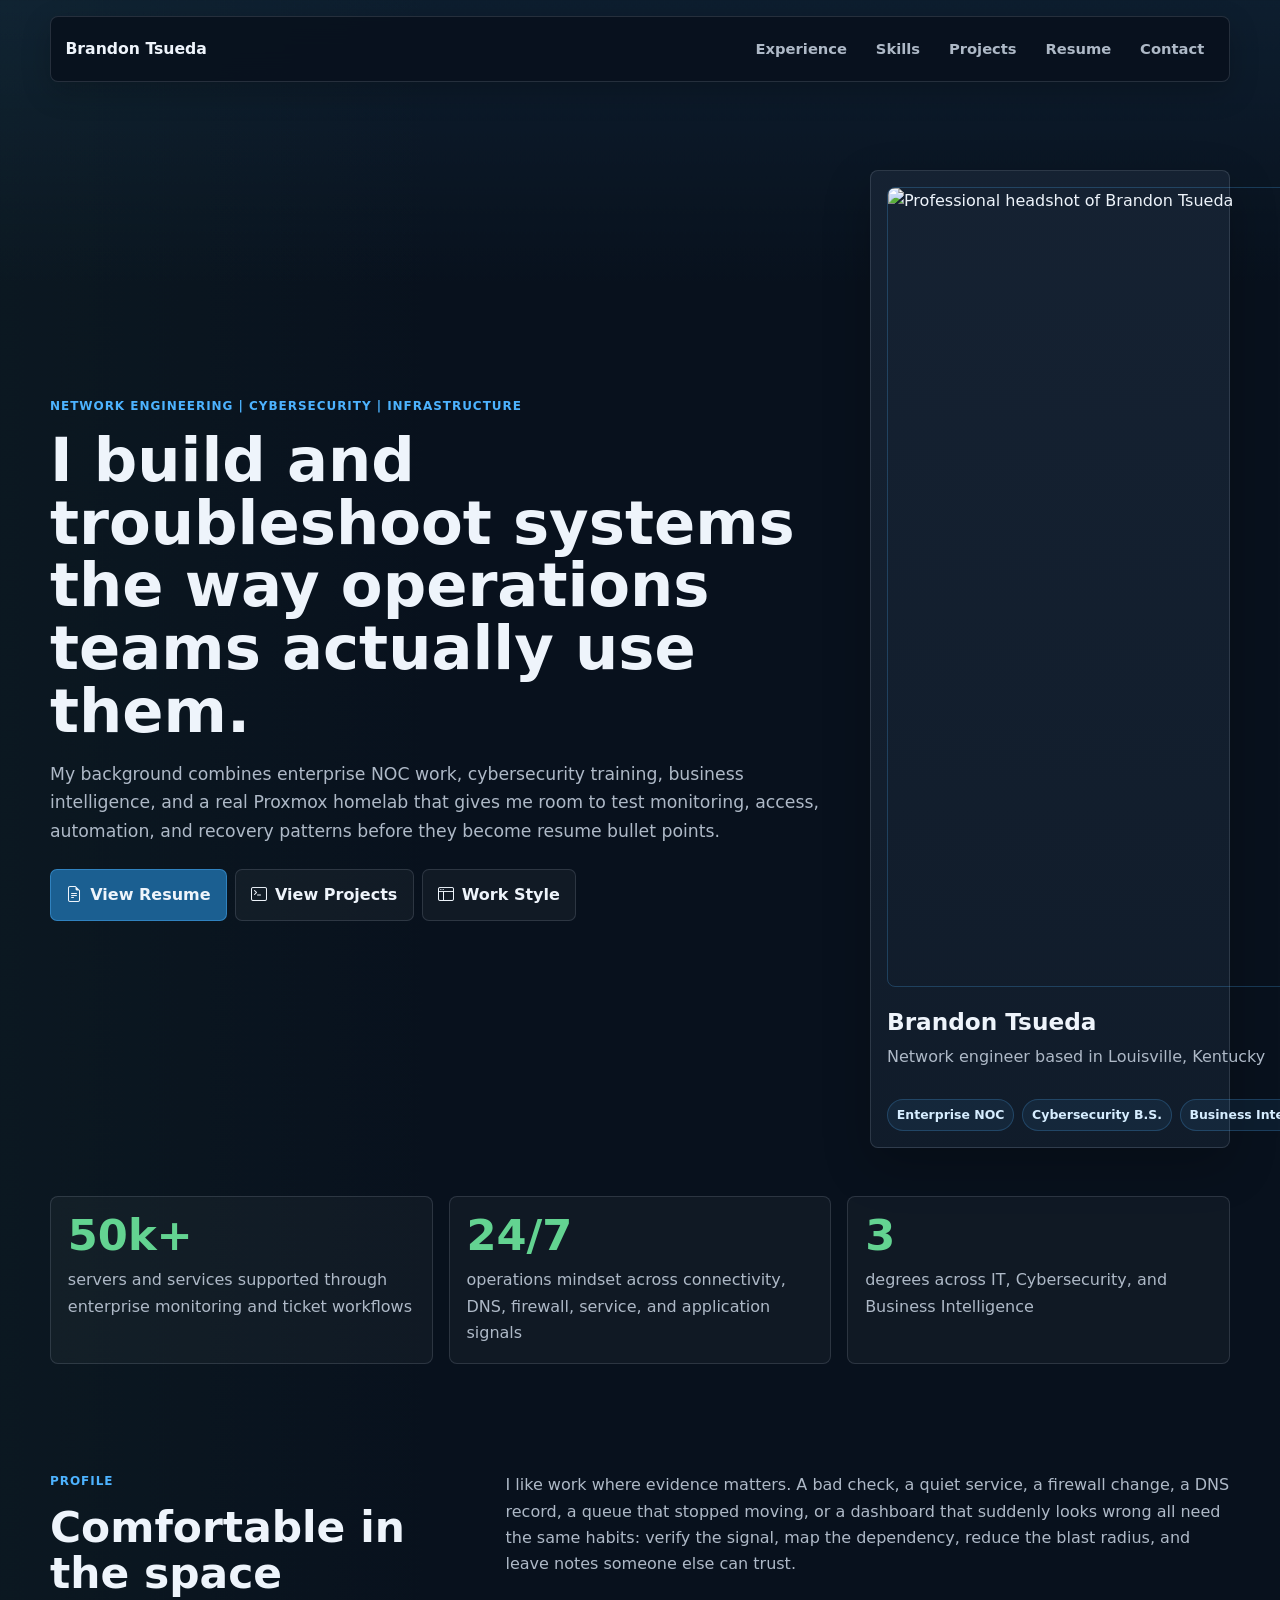
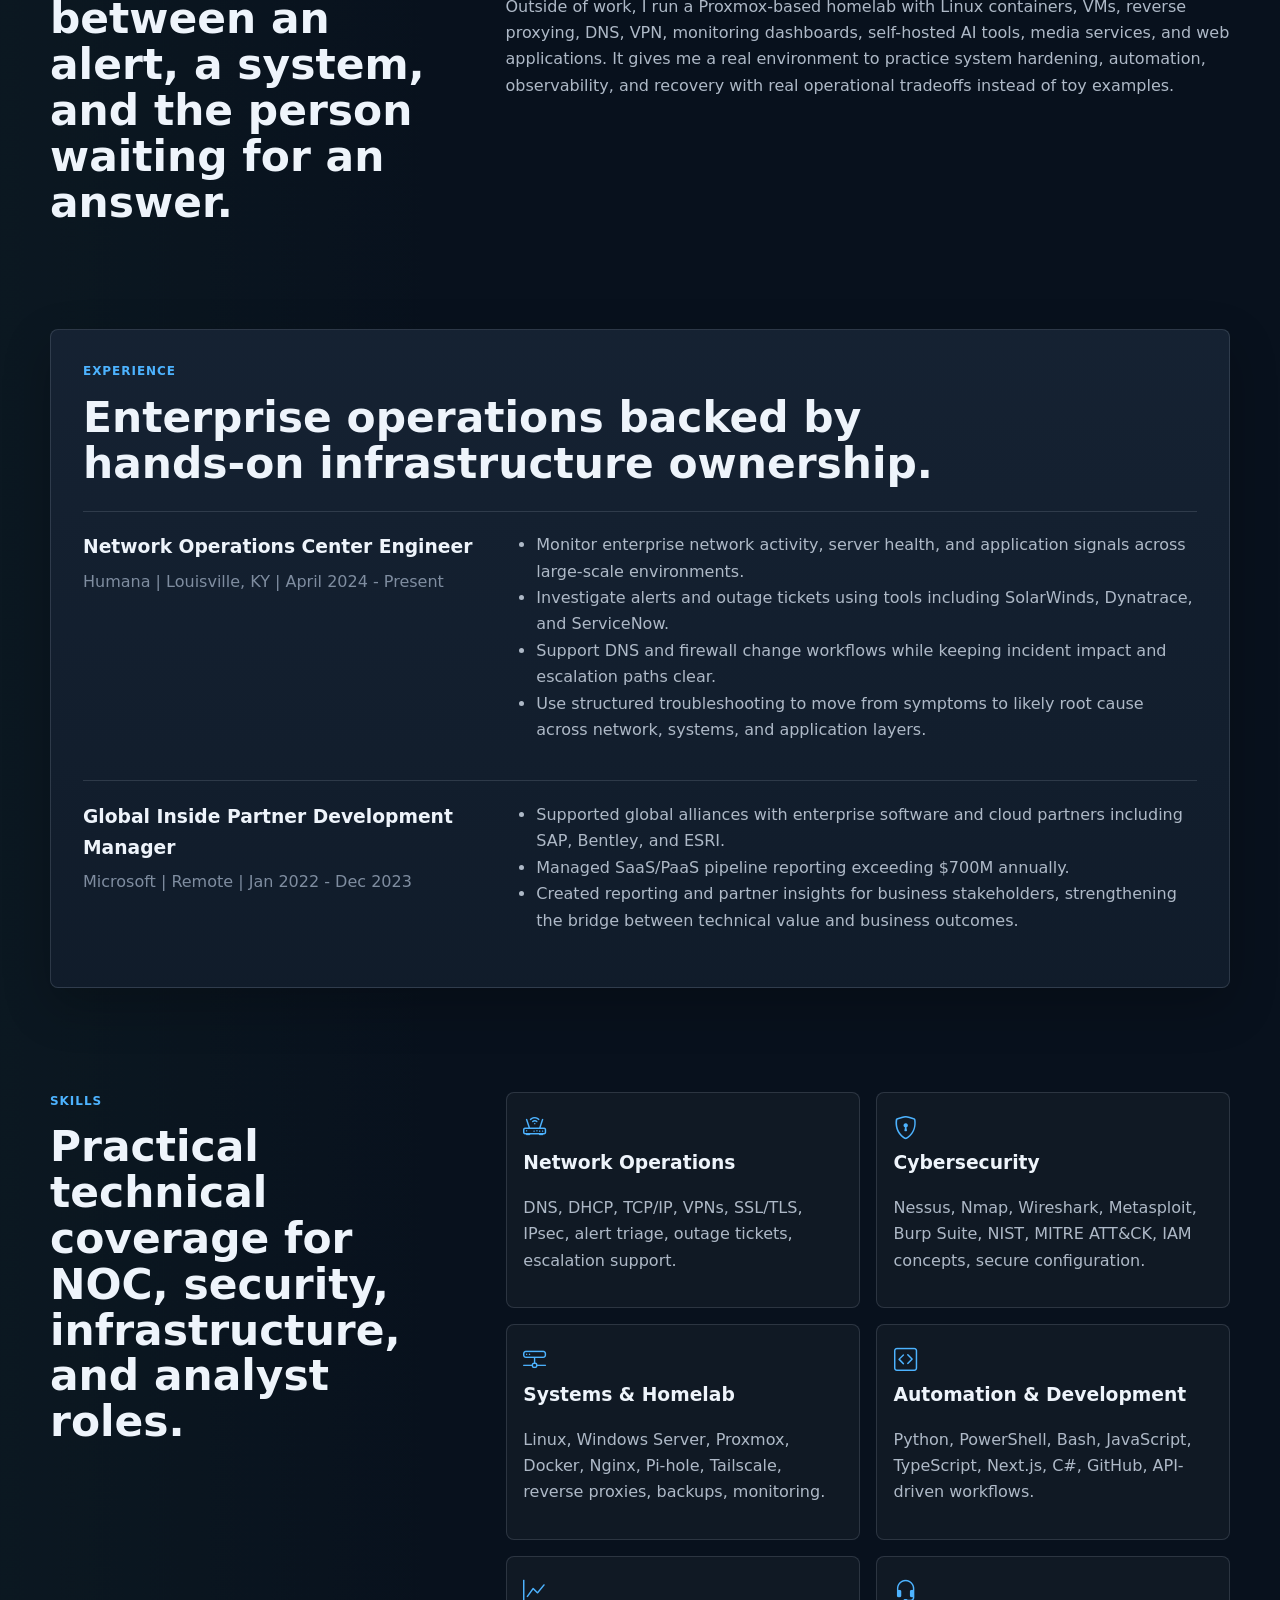
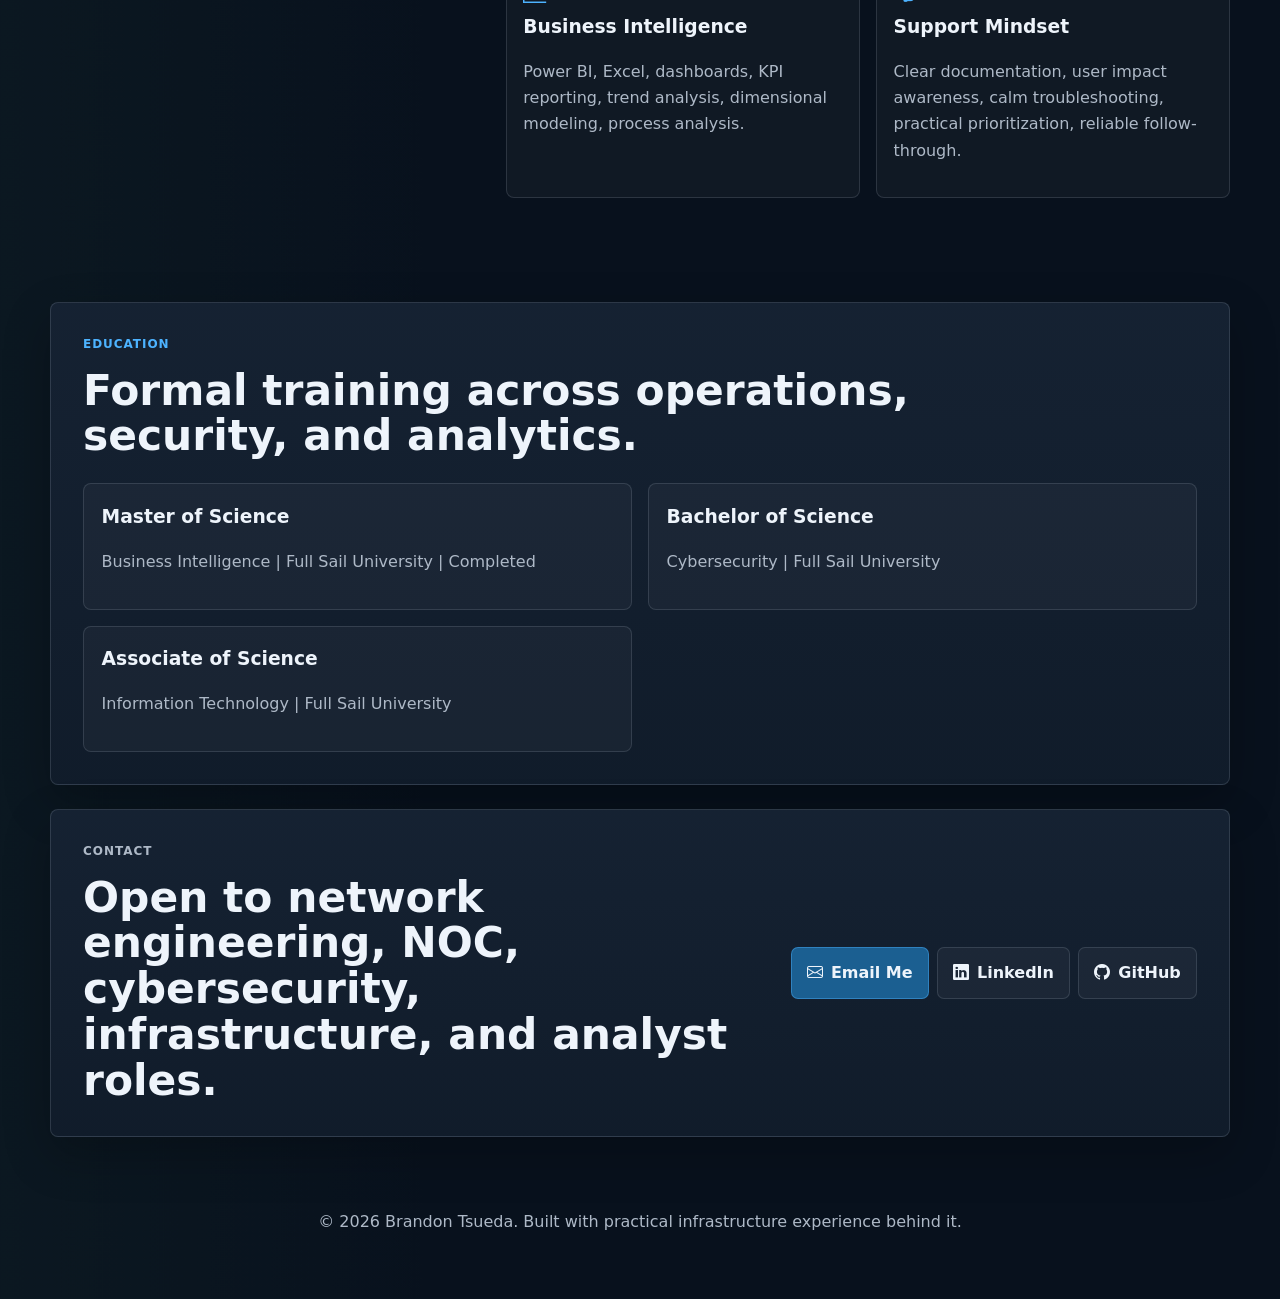
==== index.html @ acb3bbd0 "Refresh portfolio experience and current projects" ====
<!DOCTYPE html>
<html lang="en">
<head>
  <meta charset="UTF-8" />
  <meta name="viewport" content="width=device-width, initial-scale=1.0" />
  <title>Brandon Tsueda | Network Engineer & Cybersecurity Professional</title>
  <meta name="description" content="Network Operations Engineer with cybersecurity, business intelligence, automation, and homelab infrastructure experience. Based in Louisville, Kentucky." />
  <meta property="og:title" content="Brandon Tsueda | Network Engineer & Cybersecurity Professional" />
  <meta property="og:description" content="NOC engineer with cybersecurity, BI, automation, and infrastructure experience." />
  <meta property="og:url" content="https://brandontsueda.com" />
  <meta property="og:type" content="website" />
  <meta property="og:image" content="https://www.brandontsueda.com/Assets/Professional_Headshot.jpg" />
  <meta property="og:image:alt" content="Professional headshot of Brandon Tsueda" />
  <meta name="twitter:card" content="summary_large_image" />
  <link rel="canonical" href="https://www.brandontsueda.com/" />
  <link rel="icon" href="favicon.svg" type="image/svg+xml" />
  <link rel="preconnect" href="https://cdn.jsdelivr.net" />
  <link href="https://cdn.jsdelivr.net/npm/bootstrap-icons@1.10.5/font/bootstrap-icons.css" rel="stylesheet" />
  <link rel="stylesheet" href="style.css" />
</head>
<body>
  <header class="topbar">
    <a class="brand" href="index.html">Brandon Tsueda</a>
    <nav aria-label="Main navigation">
      <a href="#experience">Experience</a>
      <a href="#skills">Skills</a>
      <a href="projects.html">Projects</a>
      <a href="Brandon_Tsueda_Resume.pdf" target="_blank" rel="noopener noreferrer">Resume</a>
      <a href="#contact">Contact</a>
    </nav>
  </header>

  <main>
    <section class="hero-section">
      <div class="hero-copy">
        <p class="eyebrow">Network Engineering | Cybersecurity | Infrastructure</p>
        <h1>I build and troubleshoot systems the way operations teams actually use them.</h1>
        <p class="hero-lead">
          My background combines enterprise NOC work, cybersecurity training, business intelligence, and a real
          Proxmox homelab that gives me room to test monitoring, access, automation, and recovery patterns before
          they become resume bullet points.
        </p>
        <div class="hero-actions">
          <a class="button primary" href="Brandon_Tsueda_Resume.pdf" target="_blank" rel="noopener noreferrer">
            <i class="bi bi-file-earmark-text"></i> View Resume
          </a>
          <a class="button secondary" href="projects.html">
            <i class="bi bi-terminal"></i> View Projects
          </a>
          <button class="modal-button secondary" type="button" data-modal-target="work-style-modal">
            <i class="bi bi-window-sidebar"></i> Work Style
          </button>
        </div>
      </div>
      <aside class="hero-panel" aria-label="Professional profile snapshot">
        <img src="Assets/Professional_Headshot.jpg" alt="Professional headshot of Brandon Tsueda" class="portrait-img" width="800" height="800" decoding="async" fetchpriority="high" />
        <div>
          <h2>Brandon Tsueda</h2>
          <p>Network engineer based in Louisville, Kentucky</p>
        </div>
        <div class="quick-facts">
          <span>Enterprise NOC</span>
          <span>Cybersecurity B.S.</span>
          <span>Business Intelligence M.S.</span>
          <span>Proxmox Homelab</span>
        </div>
      </aside>
    </section>

    <section class="metrics-strip" aria-label="Career highlights">
      <div>
        <strong>50k+</strong>
        <span>servers and services supported through enterprise monitoring and ticket workflows</span>
      </div>
      <div>
        <strong>24/7</strong>
        <span>operations mindset across connectivity, DNS, firewall, service, and application signals</span>
      </div>
      <div>
        <strong>3</strong>
        <span>degrees across IT, Cybersecurity, and Business Intelligence</span>
      </div>
    </section>

    <section id="about" class="section-grid">
      <div>
        <p class="eyebrow">Profile</p>
        <h2>Comfortable in the space between an alert, a system, and the person waiting for an answer.</h2>
      </div>
      <div class="content-block">
        <p>
          I like work where evidence matters. A bad check, a quiet service, a firewall change, a DNS record, a queue
          that stopped moving, or a dashboard that suddenly looks wrong all need the same habits: verify the signal,
          map the dependency, reduce the blast radius, and leave notes someone else can trust.
        </p>
        <p>
          Outside of work, I run a Proxmox-based homelab with Linux containers, VMs, reverse proxying, DNS, VPN,
          monitoring dashboards, self-hosted AI tools, media services, and web applications. It gives me a real
          environment to practice system hardening, automation, observability, and recovery with real operational
          tradeoffs instead of toy examples.
        </p>
      </div>
    </section>

    <section id="experience" class="content-card">
      <div class="section-heading">
        <p class="eyebrow">Experience</p>
        <h2>Enterprise operations backed by hands-on infrastructure ownership.</h2>
      </div>

      <div class="timeline">
        <article class="timeline-item">
          <div>
            <h3>Network Operations Center Engineer</h3>
            <p>Humana | Louisville, KY | April 2024 - Present</p>
          </div>
          <ul>
            <li>Monitor enterprise network activity, server health, and application signals across large-scale environments.</li>
            <li>Investigate alerts and outage tickets using tools including SolarWinds, Dynatrace, and ServiceNow.</li>
            <li>Support DNS and firewall change workflows while keeping incident impact and escalation paths clear.</li>
            <li>Use structured troubleshooting to move from symptoms to likely root cause across network, systems, and application layers.</li>
          </ul>
        </article>

        <article class="timeline-item">
          <div>
            <h3>Global Inside Partner Development Manager</h3>
            <p>Microsoft | Remote | Jan 2022 - Dec 2023</p>
          </div>
          <ul>
            <li>Supported global alliances with enterprise software and cloud partners including SAP, Bentley, and ESRI.</li>
            <li>Managed SaaS/PaaS pipeline reporting exceeding $700M annually.</li>
            <li>Created reporting and partner insights for business stakeholders, strengthening the bridge between technical value and business outcomes.</li>
          </ul>
        </article>
      </div>
    </section>

    <section id="skills" class="section-grid">
      <div>
        <p class="eyebrow">Skills</p>
        <h2>Practical technical coverage for NOC, security, infrastructure, and analyst roles.</h2>
      </div>
      <div class="skill-grid">
        <div class="skill-card">
          <i class="bi bi-router"></i>
          <h3>Network Operations</h3>
          <p>DNS, DHCP, TCP/IP, VPNs, SSL/TLS, IPsec, alert triage, outage tickets, escalation support.</p>
        </div>
        <div class="skill-card">
          <i class="bi bi-shield-lock"></i>
          <h3>Cybersecurity</h3>
          <p>Nessus, Nmap, Wireshark, Metasploit, Burp Suite, NIST, MITRE ATT&CK, IAM concepts, secure configuration.</p>
        </div>
        <div class="skill-card">
          <i class="bi bi-hdd-network"></i>
          <h3>Systems & Homelab</h3>
          <p>Linux, Windows Server, Proxmox, Docker, Nginx, Pi-hole, Tailscale, reverse proxies, backups, monitoring.</p>
        </div>
        <div class="skill-card">
          <i class="bi bi-code-square"></i>
          <h3>Automation & Development</h3>
          <p>Python, PowerShell, Bash, JavaScript, TypeScript, Next.js, C#, GitHub, API-driven workflows.</p>
        </div>
        <div class="skill-card">
          <i class="bi bi-graph-up"></i>
          <h3>Business Intelligence</h3>
          <p>Power BI, Excel, dashboards, KPI reporting, trend analysis, dimensional modeling, process analysis.</p>
        </div>
        <div class="skill-card">
          <i class="bi bi-headset"></i>
          <h3>Support Mindset</h3>
          <p>Clear documentation, user impact awareness, calm troubleshooting, practical prioritization, reliable follow-through.</p>
        </div>
      </div>
    </section>

    <section id="education" class="content-card">
      <div class="section-heading">
        <p class="eyebrow">Education</p>
        <h2>Formal training across operations, security, and analytics.</h2>
      </div>
      <div class="credential-grid">
        <div>
          <h3>Master of Science</h3>
          <p>Business Intelligence | Full Sail University | Completed</p>
        </div>
        <div>
          <h3>Bachelor of Science</h3>
          <p>Cybersecurity | Full Sail University</p>
        </div>
        <div>
          <h3>Associate of Science</h3>
          <p>Information Technology | Full Sail University</p>
        </div>
      </div>
    </section>

    <section id="contact" class="contact-section">
      <div>
        <p class="eyebrow">Contact</p>
        <h2>Open to network engineering, NOC, cybersecurity, infrastructure, and analyst roles.</h2>
      </div>
      <div class="contact-actions">
        <a class="button primary" href="mailto:brandon.tsueda@live.com"><i class="bi bi-envelope"></i> Email Me</a>
        <a class="button secondary" href="https://www.linkedin.com/in/brandontsueda/" target="_blank" rel="noopener noreferrer"><i class="bi bi-linkedin"></i> LinkedIn</a>
        <a class="button secondary" href="https://github.com/BrandonTsueda" target="_blank" rel="noopener noreferrer"><i class="bi bi-github"></i> GitHub</a>
      </div>
    </section>
  </main>

  <footer class="site-footer">
    <p>&copy; 2026 Brandon Tsueda. Built with practical infrastructure experience behind it.</p>
  </footer>

  <dialog class="detail-modal" id="work-style-modal" aria-labelledby="work-style-title">
    <div class="modal-shell">
      <div class="modal-header">
        <div>
          <p class="eyebrow">How I Work</p>
          <h2 id="work-style-title">Calm triage, clean notes, and practical automation.</h2>
        </div>
        <button class="modal-close" type="button" aria-label="Close dialog"><i class="bi bi-x-lg"></i></button>
      </div>
      <div class="modal-body">
        <div class="modal-grid">
          <div class="modal-note">
            <h3>When something breaks</h3>
            <p>I start with the real signal, verify the target, check dependencies, and separate what changed from what merely looks suspicious.</p>
          </div>
          <div class="modal-note">
            <h3>When something repeats</h3>
            <p>I turn the pattern into a checklist, script, dashboard, or documented workflow so the next response is faster and less fragile.</p>
          </div>
          <div class="modal-note">
            <h3>When risk is involved</h3>
            <p>I keep access, logging, change impact, and rollback paths visible. Good operations work should make security easier to audit.</p>
          </div>
          <div class="modal-note">
            <h3>When I communicate</h3>
            <p>I write for the next engineer, the stakeholder, and my future self: what happened, what I checked, what changed, and what remains.</p>
          </div>
        </div>
      </div>
    </div>
  </dialog>

  <script src="site.js"></script>
  <script type="application/ld+json">
    {
      "@context": "https://schema.org",
      "@type": "Person",
      "name": "Brandon Tsueda",
      "url": "https://www.brandontsueda.com/",
      "image": "https://www.brandontsueda.com/Assets/Professional_Headshot.jpg",
      "jobTitle": "Network Operations Center Engineer",
      "address": {
        "@type": "PostalAddress",
        "addressLocality": "Louisville",
        "addressRegion": "KY",
        "addressCountry": "US"
      },
      "alumniOf": {
        "@type": "CollegeOrUniversity",
        "name": "Full Sail University"
      },
      "sameAs": [
        "https://www.linkedin.com/in/brandontsueda/",
        "https://github.com/BrandonTsueda"
      ]
    }
  </script>
</body>
</html>
---- style.css ----
:root {
  color-scheme: dark;
  --bg: #08111d;
  --bg-soft: #0d1724;
  --surface: #111d2b;
  --surface-2: #162333;
  --text: #eef4fb;
  --muted: #aeb9c7;
  --subtle: #7f8da0;
  --line: rgba(174, 185, 199, 0.18);
  --accent: #4db3ff;
  --accent-strong: #2f9ce8;
  --accent-soft: rgba(77, 179, 255, 0.12);
  --success: #63d391;
  --warning: #e4b65a;
  --danger: #ff7b72;
  --shadow: 0 18px 48px rgba(0, 0, 0, 0.24);
  --radius: 8px;
}

* {
  box-sizing: border-box;
}

html {
  scroll-behavior: smooth;
}

body {
  margin: 0;
  font-family: Inter, ui-sans-serif, system-ui, -apple-system, BlinkMacSystemFont, "Segoe UI", sans-serif;
  background:
    linear-gradient(180deg, rgba(77, 179, 255, 0.08), transparent 18rem),
    linear-gradient(90deg, rgba(99, 211, 145, 0.035), transparent 28rem),
    var(--bg);
  color: var(--text);
  line-height: 1.65;
}

a {
  color: inherit;
}

button {
  font: inherit;
}

.topbar {
  position: sticky;
  top: 0;
  z-index: 20;
  display: flex;
  align-items: center;
  justify-content: space-between;
  gap: 1.25rem;
  width: min(1180px, calc(100% - 2rem));
  margin: 1rem auto 0;
  padding: 0.78rem 0.9rem;
  border: 1px solid var(--line);
  border-radius: var(--radius);
  background: rgba(8, 17, 29, 0.9);
  backdrop-filter: blur(18px);
  box-shadow: 0 10px 30px rgba(0, 0, 0, 0.2);
}

.brand {
  color: var(--text);
  font-size: 0.98rem;
  font-weight: 850;
  text-decoration: none;
  white-space: nowrap;
}

.topbar nav,
.site-nav-links,
.hero-actions,
.contact-actions,
.quick-facts,
.tech-badges,
.modal-actions,
.page-actions,
.inline-actions {
  display: flex;
  flex-wrap: wrap;
  gap: 0.5rem;
}

.topbar nav {
  align-items: center;
  justify-content: flex-end;
}

.topbar nav a,
.site-nav a {
  color: var(--muted);
  font-size: 0.92rem;
  font-weight: 750;
  text-decoration: none;
  padding: 0.45rem 0.65rem;
  border-radius: 6px;
}

.topbar nav a:hover,
.topbar nav a.active,
.site-nav a:hover,
.site-nav a.active {
  color: var(--text);
  background: var(--accent-soft);
}

main,
.page-shell,
.site-footer {
  width: min(1180px, calc(100% - 2rem));
  margin-left: auto;
  margin-right: auto;
}

.hero-section {
  display: grid;
  grid-template-columns: minmax(0, 1fr) 360px;
  gap: 1.5rem;
  align-items: center;
  padding: clamp(3rem, 8vw, 5.5rem) 0 2rem;
}

.hero-copy {
  max-width: 790px;
}

.eyebrow {
  margin: 0 0 0.8rem;
  color: var(--accent);
  font-size: 0.75rem;
  font-weight: 850;
  letter-spacing: 0.08em;
  text-transform: uppercase;
}

.hero-copy h1,
.page-hero h1 {
  margin: 0;
  max-width: 960px;
  font-size: clamp(2.2rem, 5vw, 3.8rem);
  line-height: 1.03;
  letter-spacing: 0;
}

.hero-lead,
.page-hero p,
.content-block p,
.timeline li,
.skill-card p,
.project-card p,
.credential-grid p,
.contact-section p,
.detail-copy p,
.detail-copy li,
.modal-body p,
.modal-body li {
  color: var(--muted);
}

.hero-lead,
.page-hero p {
  max-width: 820px;
  margin: 1.1rem 0 0;
  font-size: 1.08rem;
}

.hero-actions,
.contact-actions,
.page-actions {
  margin-top: 1.5rem;
}

.button,
.modal-button,
.btn {
  display: inline-flex;
  align-items: center;
  justify-content: center;
  gap: 0.5rem;
  min-height: 2.75rem;
  padding: 0.72rem 0.95rem;
  border: 1px solid var(--line);
  border-radius: 7px;
  color: var(--text);
  background: rgba(255, 255, 255, 0.04);
  text-decoration: none;
  font-weight: 800;
  cursor: pointer;
  transition: transform 160ms ease, border-color 160ms ease, background 160ms ease;
}

.button.primary,
.modal-button.primary,
.btn-info {
  border-color: rgba(77, 179, 255, 0.42);
  background: #1b5f91;
}

.button.secondary,
.modal-button.secondary,
.btn-outline-info {
  color: var(--text);
  background: rgba(255, 255, 255, 0.04);
}

.button:hover,
.modal-button:hover,
.text-link:hover,
.btn:hover {
  transform: translateY(-1px);
}

.hero-panel,
.content-card,
.project-card,
.contact-section,
.page-hero,
.metric-card,
.skill-card,
.credential-grid div,
.detail-panel,
.project-meta-panel {
  border: 1px solid var(--line);
  border-radius: var(--radius);
  background: linear-gradient(180deg, rgba(22, 35, 51, 0.96), rgba(17, 29, 43, 0.96));
  box-shadow: var(--shadow);
}

.hero-panel {
  display: grid;
  gap: 1rem;
  padding: 1rem;
}

.portrait-img {
  width: 100%;
  aspect-ratio: 1;
  object-fit: cover;
  border-radius: var(--radius);
  border: 1px solid rgba(77, 179, 255, 0.24);
}

.hero-panel h2 {
  margin: 0;
  font-size: 1.45rem;
}

.hero-panel p {
  margin: 0.2rem 0 0;
  color: var(--muted);
}

.quick-facts,
.tech-badges {
  margin-top: 0.8rem;
}

.quick-facts span,
.tech-badges span,
.tech-badge {
  display: inline-flex;
  align-items: center;
  min-height: 1.65rem;
  padding: 0.28rem 0.55rem;
  border: 1px solid rgba(77, 179, 255, 0.22);
  border-radius: 999px;
  color: #d6edff;
  background: rgba(77, 179, 255, 0.08);
  font-size: 0.78rem;
  font-weight: 800;
}

.metrics-strip {
  display: grid;
  grid-template-columns: repeat(3, minmax(0, 1fr));
  gap: 1rem;
  margin: 1rem 0 1.75rem;
}

.metric-card,
.metrics-strip div {
  min-height: 8rem;
  padding: 1.05rem;
  border: 1px solid var(--line);
  border-radius: var(--radius);
  background: rgba(255, 255, 255, 0.035);
}

.metric-card strong,
.metrics-strip strong {
  display: block;
  color: var(--success);
  font-size: clamp(1.75rem, 4vw, 2.7rem);
  line-height: 1;
}

.metric-card span,
.metrics-strip span {
  display: block;
  margin-top: 0.65rem;
  color: var(--muted);
}

.section-grid {
  display: grid;
  grid-template-columns: 0.36fr minmax(0, 0.64fr);
  gap: clamp(1.5rem, 4vw, 3rem);
  align-items: start;
  padding: clamp(3rem, 7vw, 5rem) 0;
}

.section-grid h2,
.section-heading h2,
.contact-section h2,
.detail-copy h2 {
  margin: 0;
  font-size: clamp(1.75rem, 3.5vw, 2.65rem);
  line-height: 1.08;
}

.content-block {
  max-width: 820px;
}

.content-block p:first-child {
  margin-top: 0;
}

.content-card,
.contact-section,
.page-hero {
  padding: clamp(1.15rem, 3vw, 2rem);
  margin: 1.5rem 0;
}

.section-heading {
  max-width: 850px;
  margin-bottom: 1.5rem;
}

.timeline {
  display: grid;
  gap: 1rem;
}

.timeline-item {
  display: grid;
  grid-template-columns: 0.38fr 0.62fr;
  gap: 1.25rem;
  padding: 1.3rem 0;
  border-top: 1px solid var(--line);
}

.timeline-item h3,
.skill-card h3,
.project-card h2,
.credential-grid h3,
.detail-panel h3 {
  margin: 0 0 0.35rem;
}

.timeline-item p {
  margin: 0;
  color: var(--subtle);
}

.timeline-item ul {
  margin: 0;
  padding-left: 1.1rem;
}

.skill-grid,
.credential-grid {
  display: grid;
  grid-template-columns: repeat(2, minmax(0, 1fr));
  gap: 1rem;
}

.skill-card {
  min-height: 12rem;
  padding: 1.05rem;
  background: rgba(255, 255, 255, 0.035);
  box-shadow: none;
}

.skill-card i,
.project-icon {
  color: var(--accent);
  font-size: 1.45rem;
}

.credential-grid div {
  padding: 1.1rem;
  background: rgba(255, 255, 255, 0.035);
  box-shadow: none;
}

.contact-section {
  display: grid;
  grid-template-columns: minmax(0, 1fr) auto;
  gap: 1.5rem;
  align-items: center;
}

.contact-actions {
  justify-content: flex-end;
  margin-top: 0;
}

.page-hero {
  margin-top: 2rem;
}

.project-grid {
  display: grid;
  grid-template-columns: repeat(3, minmax(0, 1fr));
  gap: 1rem;
  margin: 1.5rem 0 3rem;
}

.project-card {
  display: flex;
  min-height: 21rem;
  padding: 1.15rem;
  flex-direction: column;
}

.project-card.featured {
  border-color: rgba(77, 179, 255, 0.34);
}

.project-card p {
  margin-bottom: 0;
}

.project-card .inline-actions {
  margin-top: auto;
  padding-top: 1rem;
}

.text-link {
  display: inline-flex;
  align-items: center;
  gap: 0.35rem;
  margin-top: 1rem;
  color: var(--accent);
  font-weight: 800;
  text-decoration: none;
}

.site-footer {
  padding: 2rem 0 3rem;
  color: var(--muted);
  text-align: center;
}

.site-header {
  padding: 2rem 0 1rem;
  text-align: center;
}

.site-nav {
  margin: 0 0 1.5rem;
  padding: 0.85rem;
  border: 1px solid var(--line);
  border-radius: var(--radius);
  background: rgba(255, 255, 255, 0.035);
}

.site-nav-links {
  justify-content: center;
}

.detail-layout {
  display: grid;
  grid-template-columns: minmax(0, 0.68fr) minmax(260px, 0.32fr);
  gap: 1rem;
  margin: 1.5rem 0 3rem;
}

.detail-copy,
.detail-panel,
.project-meta-panel {
  padding: clamp(1.15rem, 3vw, 2rem);
}

.detail-copy ul,
.modal-body ul {
  padding-left: 1.1rem;
}

.detail-panel {
  align-self: start;
}

.stat-list,
.detail-list {
  display: grid;
  gap: 0.85rem;
  margin: 1rem 0 0;
  padding: 0;
  list-style: none;
}

.stat-list li,
.detail-list li {
  padding-top: 0.85rem;
  border-top: 1px solid var(--line);
}

.stat-list strong,
.detail-list strong {
  display: block;
  color: var(--text);
}

.detail-list span {
  color: var(--muted);
}

.detail-modal {
  width: min(760px, calc(100% - 2rem));
  max-height: min(760px, calc(100vh - 2rem));
  padding: 0;
  border: 1px solid rgba(77, 179, 255, 0.28);
  border-radius: var(--radius);
  color: var(--text);
  background: var(--surface);
  box-shadow: 0 28px 90px rgba(0, 0, 0, 0.48);
}

.detail-modal::backdrop {
  background: rgba(3, 8, 15, 0.72);
  backdrop-filter: blur(4px);
}

.modal-shell {
  display: grid;
  max-height: inherit;
  grid-template-rows: auto minmax(0, 1fr);
}

.modal-header {
  display: flex;
  align-items: flex-start;
  justify-content: space-between;
  gap: 1rem;
  padding: 1.25rem 1.25rem 1rem;
  border-bottom: 1px solid var(--line);
  background: rgba(255, 255, 255, 0.03);
}

.modal-header h2 {
  margin: 0.2rem 0 0;
  font-size: clamp(1.5rem, 4vw, 2.15rem);
  line-height: 1.1;
}

.modal-close {
  display: inline-grid;
  width: 2.3rem;
  height: 2.3rem;
  place-items: center;
  border: 1px solid var(--line);
  border-radius: 7px;
  color: var(--text);
  background: rgba(255, 255, 255, 0.05);
  cursor: pointer;
}

.modal-body {
  overflow: auto;
  padding: 1.25rem;
}

.modal-grid {
  display: grid;
  grid-template-columns: repeat(2, minmax(0, 1fr));
  gap: 1rem;
}

.modal-note {
  padding: 1rem;
  border: 1px solid var(--line);
  border-radius: var(--radius);
  background: rgba(255, 255, 255, 0.035);
}

.modal-actions {
  margin-top: 1.25rem;
}

.architecture-flow {
  display: grid;
  grid-template-columns: minmax(0, 1fr) auto minmax(0, 1fr) auto minmax(0, 1fr);
  gap: 0.55rem;
  align-items: center;
  margin: 1rem 0 1.2rem;
}

.architecture-flow span {
  min-height: 4rem;
  display: grid;
  place-items: center;
  padding: 0.75rem;
  border: 1px solid rgba(77, 179, 255, 0.3);
  border-radius: var(--radius);
  color: #d6edff;
  background: var(--accent-soft);
  text-align: center;
  font-size: 0.84rem;
  font-weight: 800;
}

.architecture-flow i {
  color: var(--success);
}

.psa-container {
  margin-top: 1rem;
}

.psa-container input {
  width: 100%;
  padding: 0.78rem;
  border: 1px solid var(--line);
  border-radius: 6px;
  color: var(--text);
  background: rgba(0, 0, 0, 0.22);
}

#strength-bar {
  width: 100%;
  height: 0.8rem;
  margin-top: 0.75rem;
  border-radius: 999px;
  background: #334155;
}

#strength-bar[data-score="1"] { background: #ef4444; }
#strength-bar[data-score="2"] { background: #f97316; }
#strength-bar[data-score="3"] { background: #f59e0b; }
#strength-bar[data-score="4"] { background: #22c55e; }
#strength-bar[data-score="5"] { background: #14b8a6; }

#feedback {
  min-height: 2rem;
  color: var(--muted);
}

@media (max-width: 980px) {
  .hero-section,
  .section-grid,
  .timeline-item,
  .contact-section,
  .detail-layout {
    grid-template-columns: 1fr;
  }

  .hero-section {
    padding-top: 2.5rem;
  }

  .hero-panel {
    width: min(520px, 100%);
    margin: 0 auto;
  }

  .metrics-strip,
  .project-grid {
    grid-template-columns: 1fr;
  }

  .contact-actions {
    justify-content: flex-start;
  }
}

@media (max-width: 720px) {
  .topbar {
    position: static;
    align-items: center;
    flex-direction: column;
  }

  .topbar nav,
  .hero-actions,
  .contact-actions,
  .page-actions {
    justify-content: center;
  }

  .hero-copy,
  .page-hero {
    text-align: center;
  }

  .hero-copy h1,
  .page-hero h1 {
    font-size: clamp(2.05rem, 11vw, 3.25rem);
  }

  .hero-lead,
  .page-hero p {
    font-size: 1rem;
  }

  .skill-grid,
  .credential-grid,
  .modal-grid {
    grid-template-columns: 1fr;
  }

  .architecture-flow {
    grid-template-columns: 1fr;
  }

  .architecture-flow i {
    transform: rotate(90deg);
    justify-self: center;
  }
}
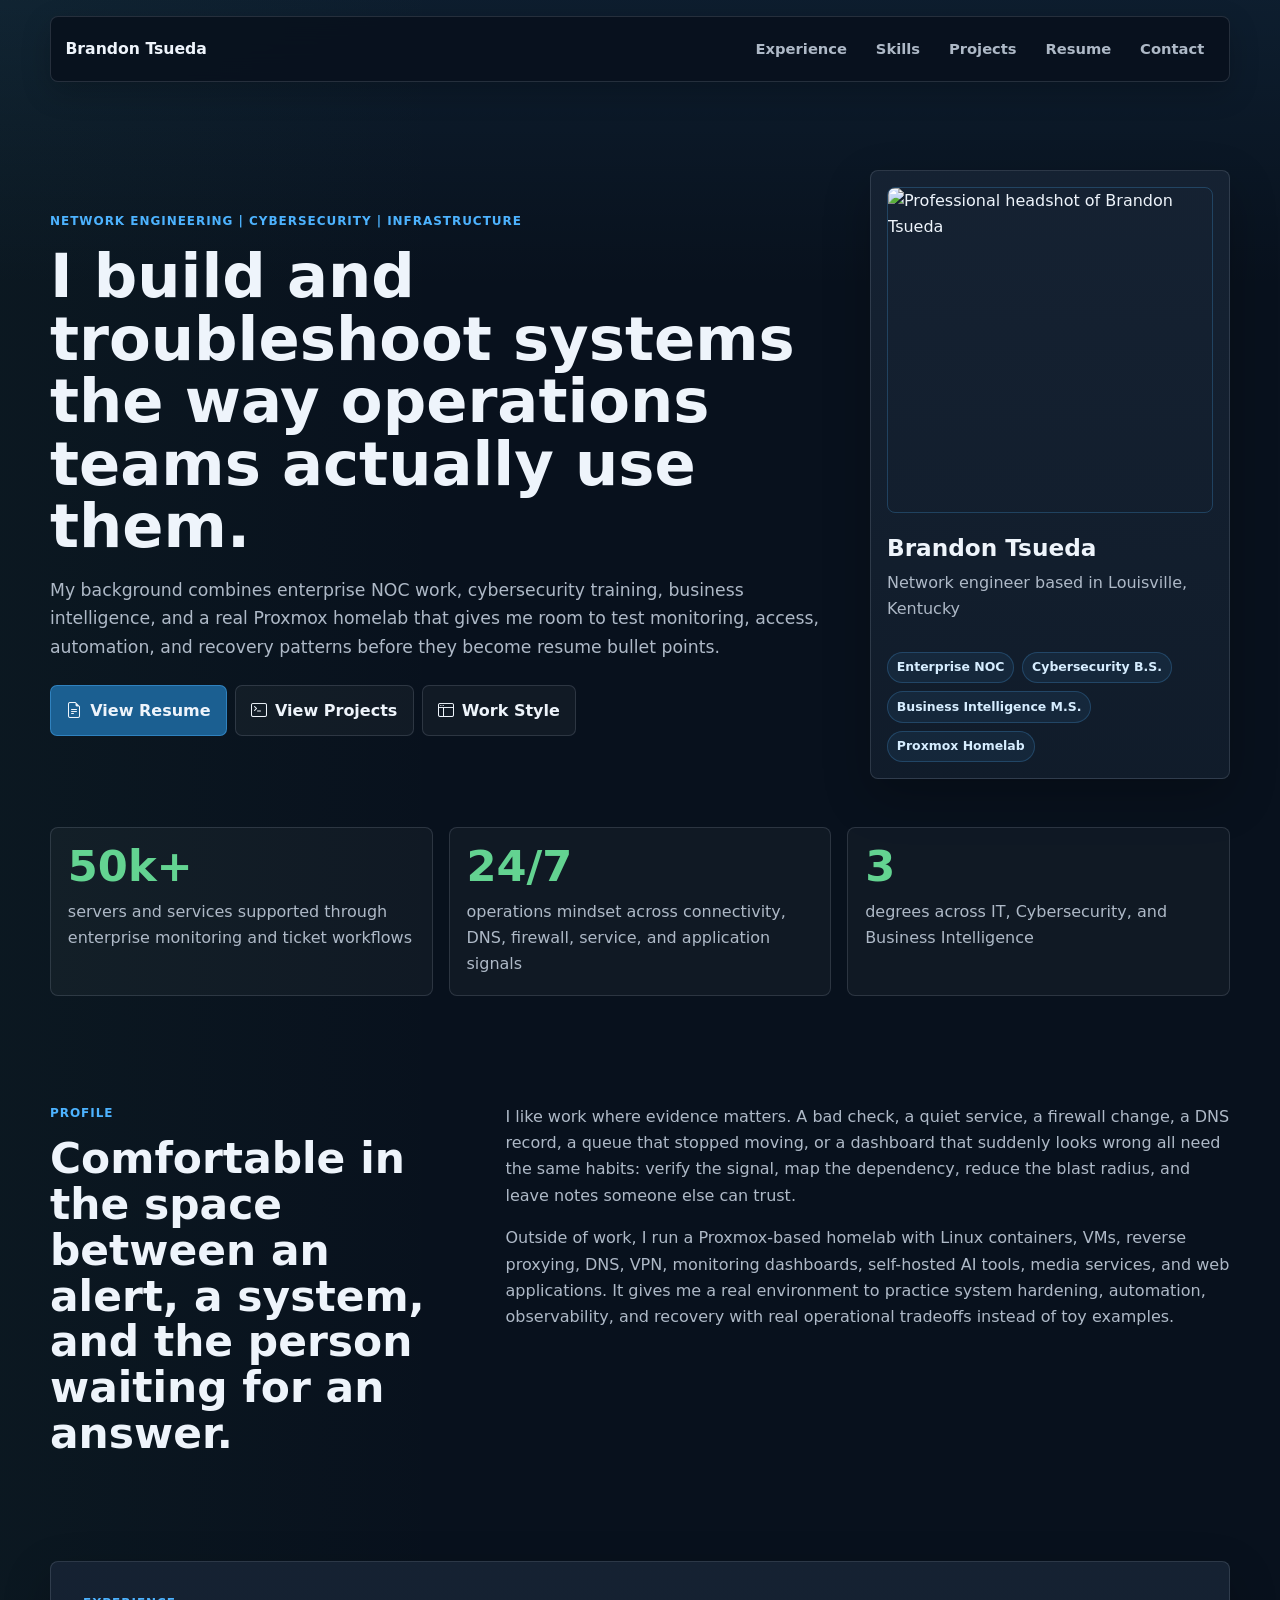
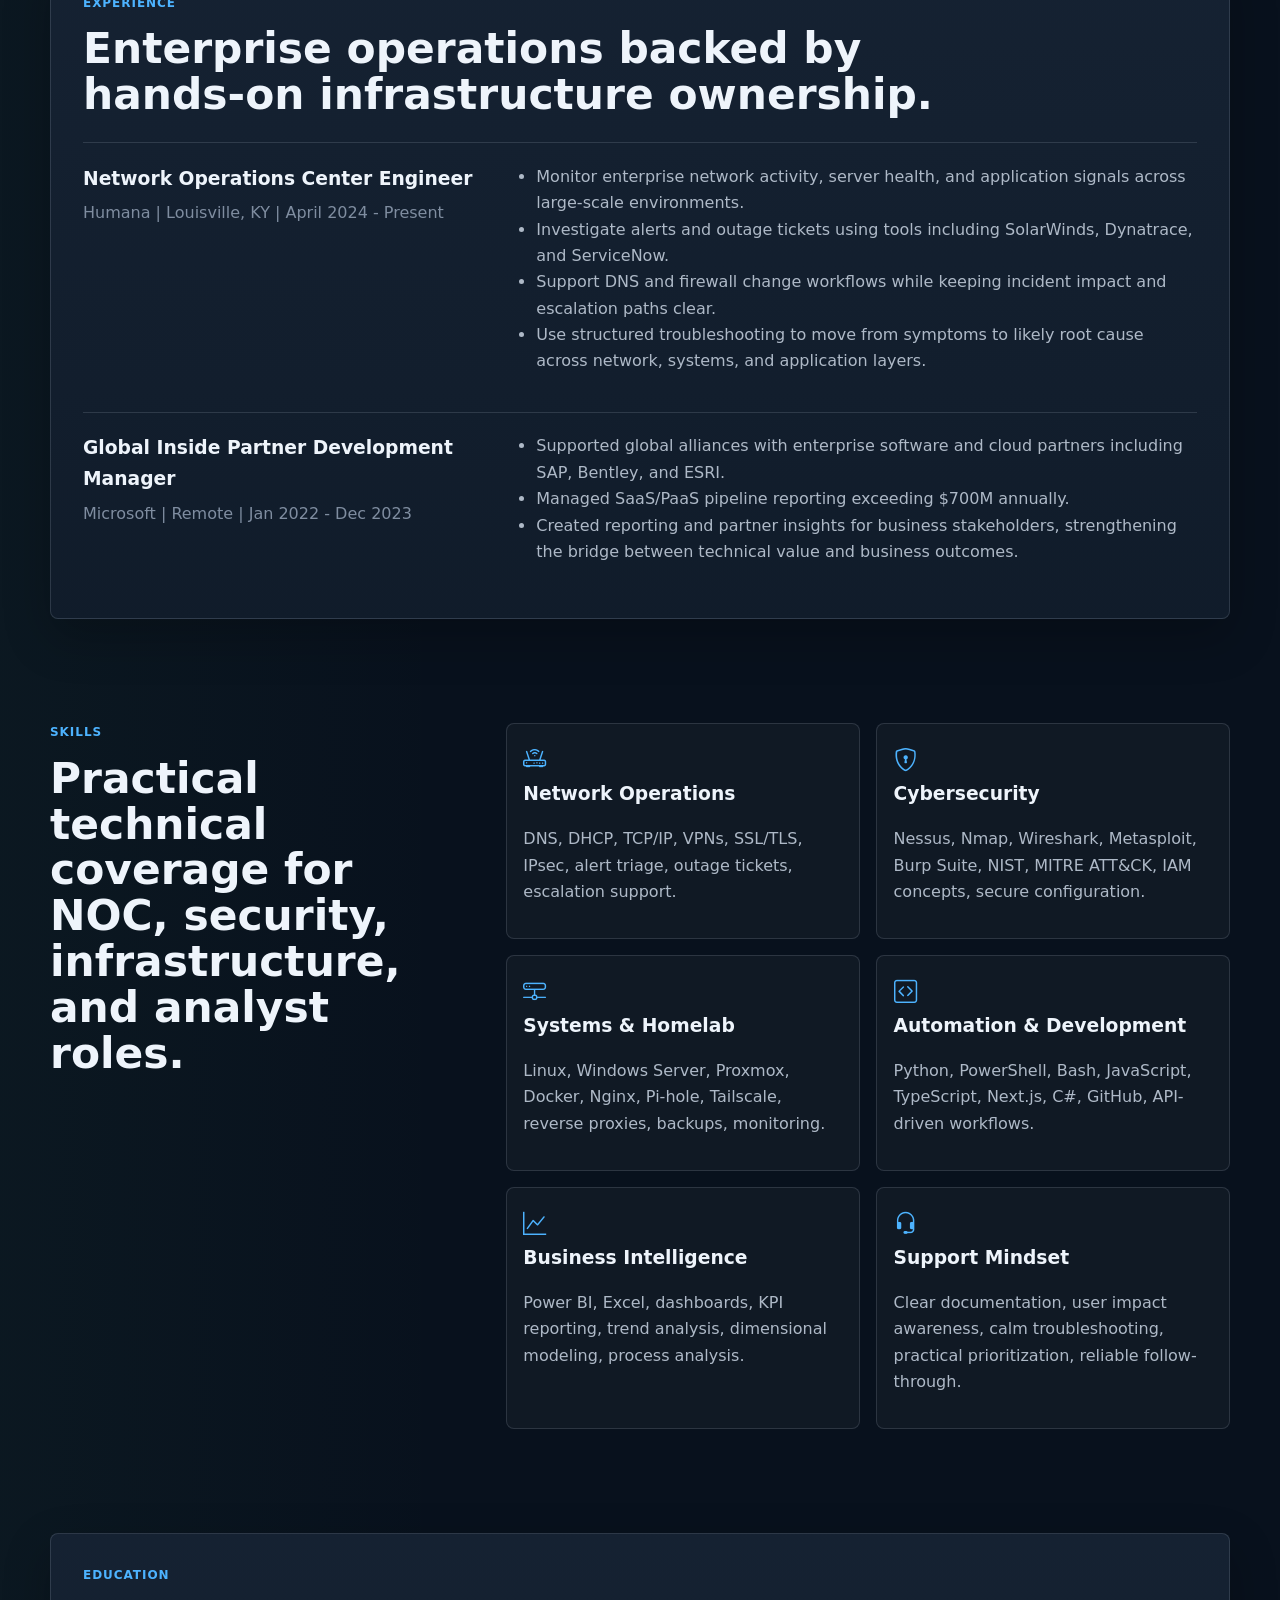
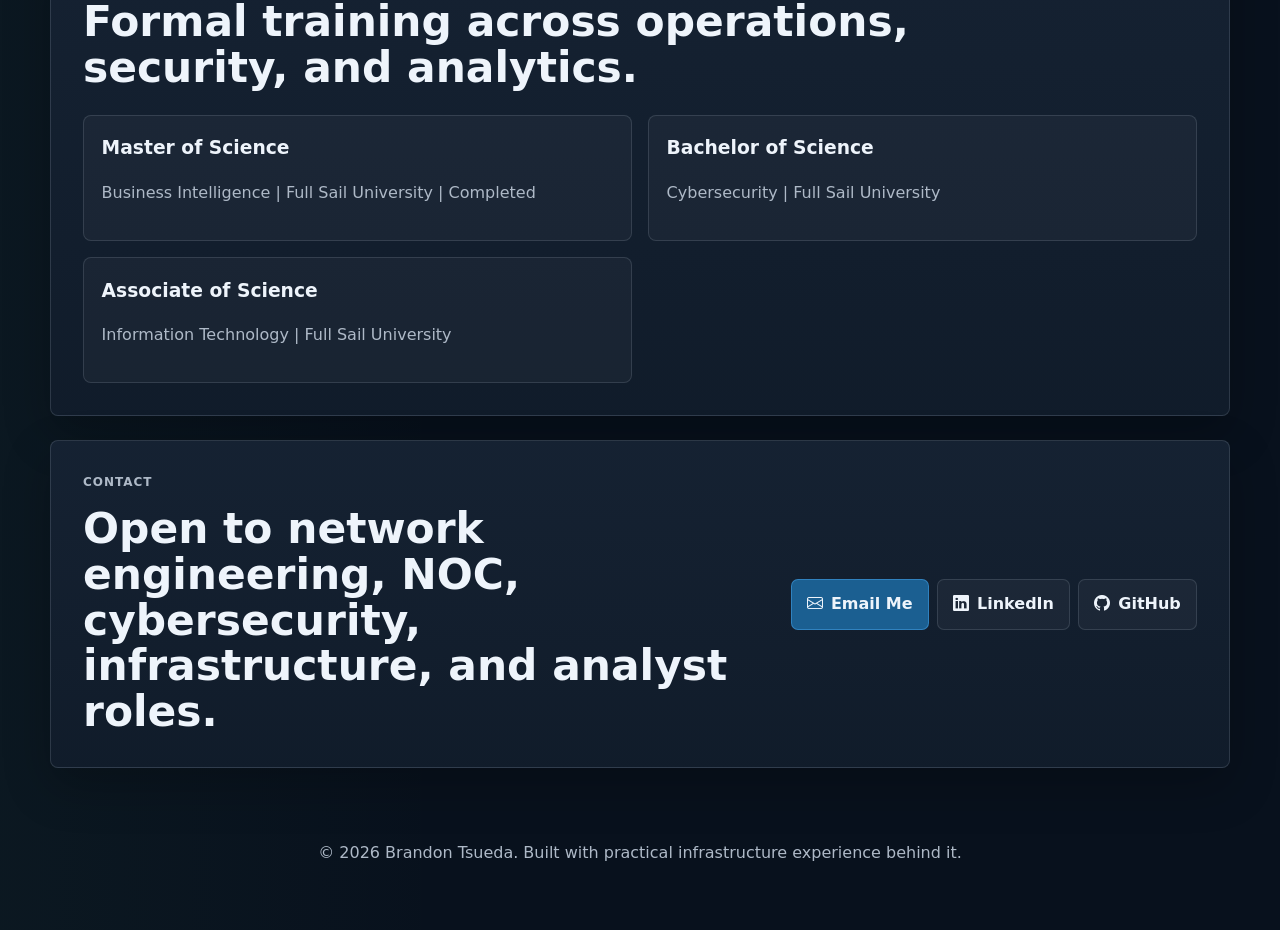
==== commit 673d2f45: "Fix portfolio headshot proportions" ====
--- a/index.html
+++ b/index.html
@@ -53,7 +53,7 @@
         </div>
       </div>
       <aside class="hero-panel" aria-label="Professional profile snapshot">
-        <img src="Assets/Professional_Headshot.jpg" alt="Professional headshot of Brandon Tsueda" class="portrait-img" width="800" height="800" decoding="async" fetchpriority="high" />
+        <img src="Assets/Professional_Headshot.jpg" alt="Professional headshot of Brandon Tsueda" class="portrait-img" width="1920" height="1664" decoding="async" fetchpriority="high" />
         <div>
           <h2>Brandon Tsueda</h2>
           <p>Network engineer based in Louisville, Kentucky</p>
--- a/style.css
+++ b/style.css
@@ -238,6 +238,7 @@
 
 .portrait-img {
   width: 100%;
+  height: auto;
   aspect-ratio: 1;
   object-fit: cover;
   border-radius: var(--radius);
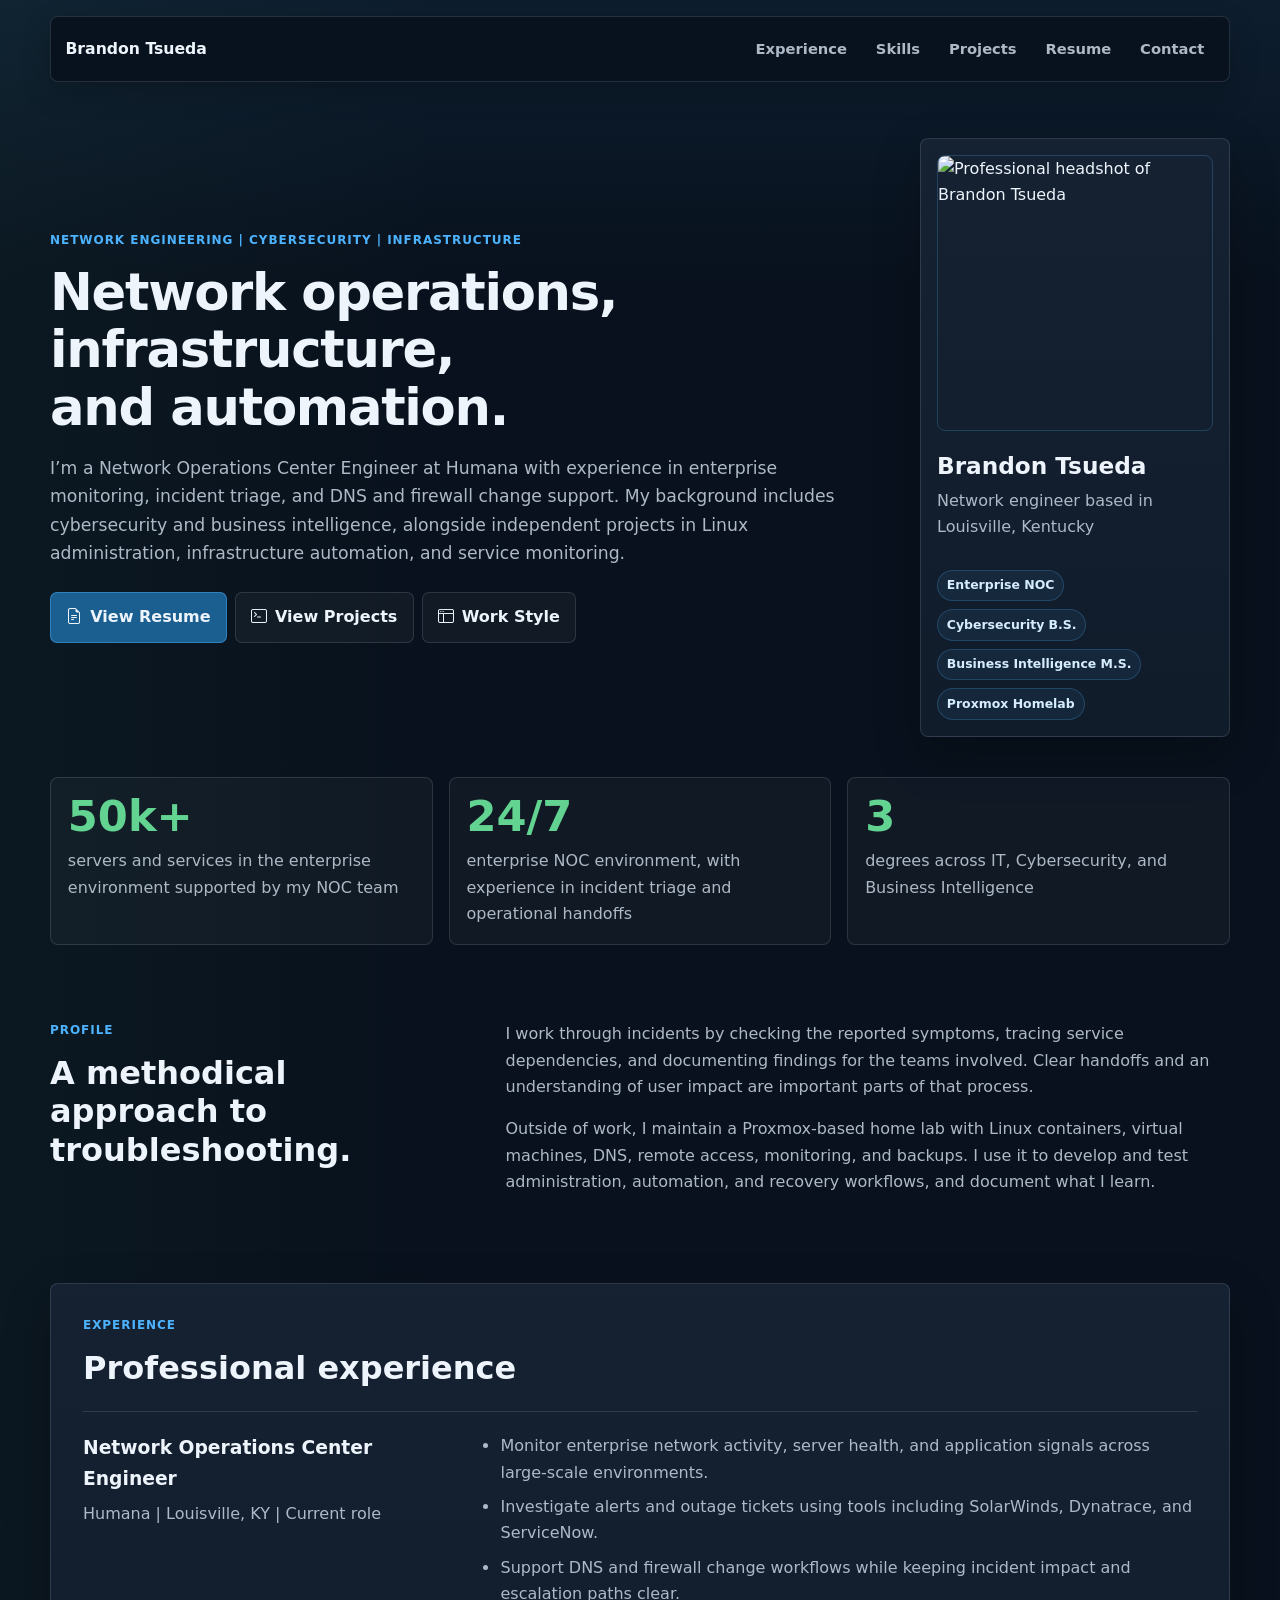
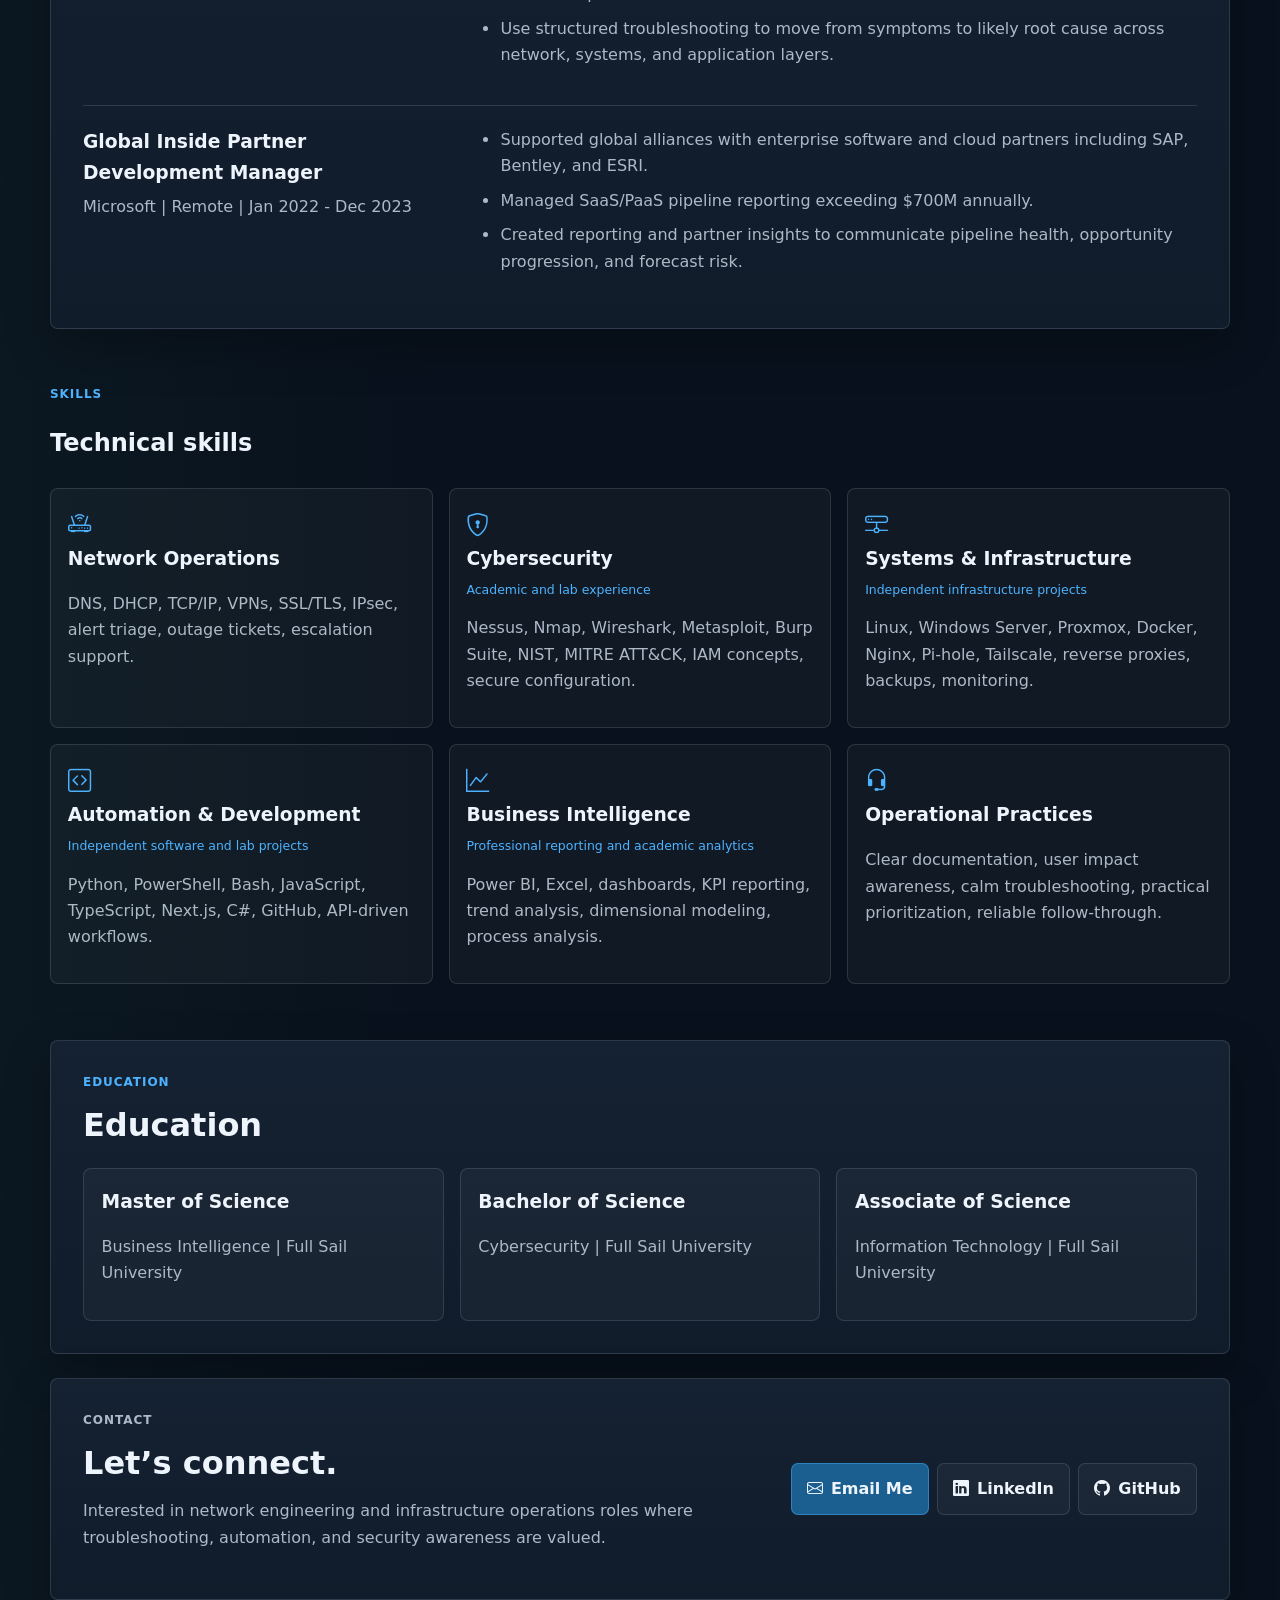
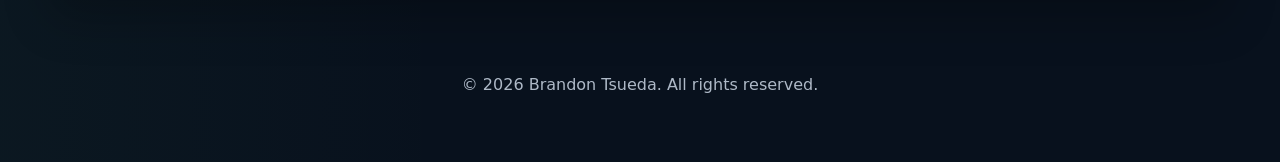
==== commit efa8d4a6: "Refine portfolio copy and foreground interactive lab" ====
--- a/index.html
+++ b/index.html
@@ -16,7 +16,7 @@
   <link rel="icon" href="favicon.svg" type="image/svg+xml" />
   <link rel="preconnect" href="https://cdn.jsdelivr.net" />
   <link href="https://cdn.jsdelivr.net/npm/bootstrap-icons@1.10.5/font/bootstrap-icons.css" rel="stylesheet" />
-  <link rel="stylesheet" href="style.css" />
+  <link rel="stylesheet" href="style.css?v=20260913" />
 </head>
 <body>
   <header class="topbar">
@@ -34,11 +34,12 @@
     <section class="hero-section">
       <div class="hero-copy">
         <p class="eyebrow">Network Engineering | Cybersecurity | Infrastructure</p>
-        <h1>I build and troubleshoot systems the way operations teams actually use them.</h1>
+        <h1>Network operations, infrastructure, and automation.</h1>
         <p class="hero-lead">
-          My background combines enterprise NOC work, cybersecurity training, business intelligence, and a real
-          Proxmox homelab that gives me room to test monitoring, access, automation, and recovery patterns before
-          they become resume bullet points.
+          I’m a Network Operations Center Engineer at Humana with experience in enterprise monitoring,
+          incident triage, and DNS and firewall change support. My background includes cybersecurity and
+          business intelligence, alongside independent projects in Linux administration, infrastructure
+          automation, and service monitoring.
         </p>
         <div class="hero-actions">
           <a class="button primary" href="Brandon_Tsueda_Resume.pdf" target="_blank" rel="noopener noreferrer">
@@ -53,7 +54,7 @@
         </div>
       </div>
       <aside class="hero-panel" aria-label="Professional profile snapshot">
-        <img src="Assets/Professional_Headshot.jpg" alt="Professional headshot of Brandon Tsueda" class="portrait-img" width="1920" height="1664" decoding="async" fetchpriority="high" />
+        <img src="Assets/Professional_Headshot.jpg" alt="Professional headshot of Brandon Tsueda" class="portrait-img" decoding="async" fetchpriority="high" />
         <div>
           <h2>Brandon Tsueda</h2>
           <p>Network engineer based in Louisville, Kentucky</p>
@@ -70,11 +71,11 @@
     <section class="metrics-strip" aria-label="Career highlights">
       <div>
         <strong>50k+</strong>
-        <span>servers and services supported through enterprise monitoring and ticket workflows</span>
+        <span>servers and services in the enterprise environment supported by my NOC team</span>
       </div>
       <div>
         <strong>24/7</strong>
-        <span>operations mindset across connectivity, DNS, firewall, service, and application signals</span>
+        <span>enterprise NOC environment, with experience in incident triage and operational handoffs</span>
       </div>
       <div>
         <strong>3</strong>
@@ -85,19 +86,18 @@
     <section id="about" class="section-grid">
       <div>
         <p class="eyebrow">Profile</p>
-        <h2>Comfortable in the space between an alert, a system, and the person waiting for an answer.</h2>
+        <h2>A methodical approach to troubleshooting.</h2>
       </div>
       <div class="content-block">
         <p>
-          I like work where evidence matters. A bad check, a quiet service, a firewall change, a DNS record, a queue
-          that stopped moving, or a dashboard that suddenly looks wrong all need the same habits: verify the signal,
-          map the dependency, reduce the blast radius, and leave notes someone else can trust.
+          I work through incidents by checking the reported symptoms, tracing service dependencies, and
+          documenting findings for the teams involved. Clear handoffs and an understanding of user impact
+          are important parts of that process.
         </p>
         <p>
-          Outside of work, I run a Proxmox-based homelab with Linux containers, VMs, reverse proxying, DNS, VPN,
-          monitoring dashboards, self-hosted AI tools, media services, and web applications. It gives me a real
-          environment to practice system hardening, automation, observability, and recovery with real operational
-          tradeoffs instead of toy examples.
+          Outside of work, I maintain a Proxmox-based home lab with Linux containers, virtual machines,
+          DNS, remote access, monitoring, and backups. I use it to develop and test administration,
+          automation, and recovery workflows, and document what I learn.
         </p>
       </div>
     </section>
@@ -105,14 +105,14 @@
     <section id="experience" class="content-card">
       <div class="section-heading">
         <p class="eyebrow">Experience</p>
-        <h2>Enterprise operations backed by hands-on infrastructure ownership.</h2>
+        <h2>Professional experience</h2>
       </div>
 
       <div class="timeline">
         <article class="timeline-item">
           <div>
             <h3>Network Operations Center Engineer</h3>
-            <p>Humana | Louisville, KY | April 2024 - Present</p>
+            <p>Humana | Louisville, KY | Current role</p>
           </div>
           <ul>
             <li>Monitor enterprise network activity, server health, and application signals across large-scale environments.</li>
@@ -130,16 +130,16 @@
           <ul>
             <li>Supported global alliances with enterprise software and cloud partners including SAP, Bentley, and ESRI.</li>
             <li>Managed SaaS/PaaS pipeline reporting exceeding $700M annually.</li>
-            <li>Created reporting and partner insights for business stakeholders, strengthening the bridge between technical value and business outcomes.</li>
+            <li>Created reporting and partner insights to communicate pipeline health, opportunity progression, and forecast risk.</li>
           </ul>
         </article>
       </div>
     </section>
 
-    <section id="skills" class="section-grid">
+    <section id="skills" class="skills-section">
       <div>
         <p class="eyebrow">Skills</p>
-        <h2>Practical technical coverage for NOC, security, infrastructure, and analyst roles.</h2>
+        <h2>Technical skills</h2>
       </div>
       <div class="skill-grid">
         <div class="skill-card">
@@ -150,26 +150,30 @@
         <div class="skill-card">
           <i class="bi bi-shield-lock"></i>
           <h3>Cybersecurity</h3>
+          <span class="skill-context">Academic and lab experience</span>
           <p>Nessus, Nmap, Wireshark, Metasploit, Burp Suite, NIST, MITRE ATT&CK, IAM concepts, secure configuration.</p>
         </div>
         <div class="skill-card">
           <i class="bi bi-hdd-network"></i>
-          <h3>Systems & Homelab</h3>
+          <h3>Systems &amp; Infrastructure</h3>
+          <span class="skill-context">Independent infrastructure projects</span>
           <p>Linux, Windows Server, Proxmox, Docker, Nginx, Pi-hole, Tailscale, reverse proxies, backups, monitoring.</p>
         </div>
         <div class="skill-card">
           <i class="bi bi-code-square"></i>
-          <h3>Automation & Development</h3>
+          <h3>Automation &amp; Development</h3>
+          <span class="skill-context">Independent software and lab projects</span>
           <p>Python, PowerShell, Bash, JavaScript, TypeScript, Next.js, C#, GitHub, API-driven workflows.</p>
         </div>
         <div class="skill-card">
           <i class="bi bi-graph-up"></i>
           <h3>Business Intelligence</h3>
+          <span class="skill-context">Professional reporting and academic analytics</span>
           <p>Power BI, Excel, dashboards, KPI reporting, trend analysis, dimensional modeling, process analysis.</p>
         </div>
         <div class="skill-card">
           <i class="bi bi-headset"></i>
-          <h3>Support Mindset</h3>
+          <h3>Operational Practices</h3>
           <p>Clear documentation, user impact awareness, calm troubleshooting, practical prioritization, reliable follow-through.</p>
         </div>
       </div>
@@ -178,12 +182,12 @@
     <section id="education" class="content-card">
       <div class="section-heading">
         <p class="eyebrow">Education</p>
-        <h2>Formal training across operations, security, and analytics.</h2>
+        <h2>Education</h2>
       </div>
       <div class="credential-grid">
         <div>
           <h3>Master of Science</h3>
-          <p>Business Intelligence | Full Sail University | Completed</p>
+          <p>Business Intelligence | Full Sail University</p>
         </div>
         <div>
           <h3>Bachelor of Science</h3>
@@ -199,7 +203,8 @@
     <section id="contact" class="contact-section">
       <div>
         <p class="eyebrow">Contact</p>
-        <h2>Open to network engineering, NOC, cybersecurity, infrastructure, and analyst roles.</h2>
+        <h2>Let’s connect.</h2>
+        <p>Interested in network engineering and infrastructure operations roles where troubleshooting, automation, and security awareness are valued.</p>
       </div>
       <div class="contact-actions">
         <a class="button primary" href="mailto:brandon.tsueda@live.com"><i class="bi bi-envelope"></i> Email Me</a>
@@ -210,7 +215,7 @@
   </main>
 
   <footer class="site-footer">
-    <p>&copy; 2026 Brandon Tsueda. Built with practical infrastructure experience behind it.</p>
+    <p>&copy; 2026 Brandon Tsueda. All rights reserved.</p>
   </footer>
 
   <dialog class="detail-modal" id="work-style-modal" aria-labelledby="work-style-title">
@@ -226,7 +231,7 @@
         <div class="modal-grid">
           <div class="modal-note">
             <h3>When something breaks</h3>
-            <p>I start with the real signal, verify the target, check dependencies, and separate what changed from what merely looks suspicious.</p>
+            <p>I verify the reported issue, review recent changes, and check the services and dependencies involved.</p>
           </div>
           <div class="modal-note">
             <h3>When something repeats</h3>
@@ -234,7 +239,7 @@
           </div>
           <div class="modal-note">
             <h3>When risk is involved</h3>
-            <p>I keep access, logging, change impact, and rollback paths visible. Good operations work should make security easier to audit.</p>
+            <p>I keep access, logging, change impact, and rollback paths visible. I document the checks needed before and after a change.</p>
           </div>
           <div class="modal-note">
             <h3>When I communicate</h3>
@@ -245,7 +250,7 @@
     </div>
   </dialog>
 
-  <script src="site.js"></script>
+  <script src="site.js?v=20260913"></script>
   <script type="application/ld+json">
     {
       "@context": "https://schema.org",
--- a/style.css
+++ b/style.css
@@ -24,6 +24,13 @@
 
 html {
   scroll-behavior: smooth;
+  scroll-padding-top: 6rem;
+}
+
+a:focus-visible,
+button:focus-visible {
+  outline: 2px solid var(--accent);
+  outline-offset: 4px;
 }
 
 body {
@@ -118,10 +125,10 @@
 
 .hero-section {
   display: grid;
-  grid-template-columns: minmax(0, 1fr) 360px;
-  gap: 1.5rem;
+  grid-template-columns: minmax(0, 1fr) 310px;
+  gap: clamp(2rem, 5vw, 4rem);
   align-items: center;
-  padding: clamp(3rem, 8vw, 5.5rem) 0 2rem;
+  padding: clamp(2rem, 5vw, 3.5rem) 0 1.5rem;
 }
 
 .hero-copy {
@@ -141,9 +148,10 @@
 .page-hero h1 {
   margin: 0;
   max-width: 960px;
-  font-size: clamp(2.2rem, 5vw, 3.8rem);
-  line-height: 1.03;
-  letter-spacing: 0;
+  font-size: clamp(2.2rem, 4vw, 3.4rem);
+  line-height: 1.12;
+  letter-spacing: -0.025em;
+  text-wrap: balance;
 }
 
 .hero-lead,
@@ -311,7 +319,7 @@
   grid-template-columns: 0.36fr minmax(0, 0.64fr);
   gap: clamp(1.5rem, 4vw, 3rem);
   align-items: start;
-  padding: clamp(3rem, 7vw, 5rem) 0;
+  padding: clamp(2rem, 4vw, 3rem) 0;
 }
 
 .section-grid h2,
@@ -319,8 +327,9 @@
 .contact-section h2,
 .detail-copy h2 {
   margin: 0;
-  font-size: clamp(1.75rem, 3.5vw, 2.65rem);
-  line-height: 1.08;
+  font-size: clamp(1.6rem, 2.5vw, 2.1rem);
+  line-height: 1.2;
+  text-wrap: balance;
 }
 
 .content-block {
@@ -350,8 +359,8 @@
 
 .timeline-item {
   display: grid;
-  grid-template-columns: 0.38fr 0.62fr;
-  gap: 1.25rem;
+  grid-template-columns: minmax(0, 0.34fr) minmax(0, 0.66fr);
+  gap: 2rem;
   padding: 1.3rem 0;
   border-top: 1px solid var(--line);
 }
@@ -366,12 +375,36 @@
 
 .timeline-item p {
   margin: 0;
-  color: var(--subtle);
+  color: var(--muted);
 }
 
 .timeline-item ul {
   margin: 0;
   padding-left: 1.1rem;
+}
+
+.timeline-item li + li {
+  margin-top: 0.5rem;
+}
+
+.skills-section {
+  padding: 2rem 0;
+}
+
+.skills-section > div:first-child {
+  margin-bottom: 1.5rem;
+}
+
+.skills-section .skill-grid,
+.credential-grid {
+  grid-template-columns: repeat(3, minmax(0, 1fr));
+}
+
+.skill-context {
+  display: block;
+  font-size: 0.78rem;
+  color: var(--accent);
+  line-height: 1.5;
 }
 
 .skill-grid,
@@ -400,6 +433,10 @@
   box-shadow: none;
 }
 
+#education .credential-grid {
+  grid-template-columns: repeat(3, minmax(0, 1fr));
+}
+
 .contact-section {
   display: grid;
   grid-template-columns: minmax(0, 1fr) auto;
@@ -438,9 +475,55 @@
   margin-bottom: 0;
 }
 
+.project-card .project-type {
+  margin: 0.6rem 0 0.5rem;
+  color: var(--accent);
+  font-size: 0.75rem;
+  font-weight: 650;
+  letter-spacing: 0.02em;
+}
+
+.project-card h2 {
+  font-size: 1.3rem;
+  line-height: 1.3;
+}
+
+.project-list-heading {
+  padding-top: 1rem;
+}
+
 .project-card .inline-actions {
   margin-top: auto;
   padding-top: 1rem;
+}
+
+.interactive-section {
+  margin: 2rem 0;
+  padding: clamp(1rem, 2.5vw, 1.75rem);
+  border: 1px solid rgba(99, 211, 145, 0.28);
+  border-radius: var(--radius);
+  background: rgba(99, 211, 145, 0.025);
+}
+
+.category-heading {
+  max-width: 760px;
+}
+
+.category-heading p:last-child {
+  color: var(--muted);
+}
+
+.interactive-grid {
+  margin: 1.5rem 0 0;
+}
+
+.interactive-card {
+  min-height: 0;
+  border-color: rgba(99, 211, 145, 0.28);
+}
+
+.interactive-card .project-icon {
+  color: var(--success);
 }
 
 .text-link {
@@ -593,6 +676,209 @@
 
 .modal-actions {
   margin-top: 1.25rem;
+}
+
+.privacy-note {
+  padding: 0.8rem 0.9rem;
+  border: 1px solid rgba(99, 211, 145, 0.3);
+  border-radius: var(--radius);
+  color: #c9f7da !important;
+  background: rgba(99, 211, 145, 0.08);
+}
+
+.privacy-note i {
+  margin-right: 0.35rem;
+}
+
+.tool-panel {
+  display: grid;
+  gap: 0.85rem;
+  margin-top: 1rem;
+}
+
+.tool-panel label,
+.choice-list legend {
+  color: var(--text);
+  font-weight: 800;
+}
+
+.tool-panel input {
+  width: 100%;
+  min-width: 0;
+  padding: 0.78rem 0.85rem;
+  border: 1px solid var(--line);
+  border-radius: 7px;
+  color: var(--text);
+  background: rgba(0, 0, 0, 0.24);
+  font: inherit;
+}
+
+.tool-panel input:focus-visible {
+  outline: 2px solid var(--accent);
+  outline-offset: 2px;
+}
+
+.tool-panel small {
+  color: var(--subtle);
+}
+
+.input-with-action {
+  display: grid;
+  grid-template-columns: minmax(0, 1fr) auto;
+  gap: 0.65rem;
+}
+
+.button.compact {
+  min-height: 0;
+  padding: 0.65rem 0.9rem;
+}
+
+.strength-track {
+  height: 0.7rem;
+  overflow: hidden;
+  border-radius: 999px;
+  background: #273548;
+}
+
+#password-strength-fill {
+  display: block;
+  width: 0;
+  height: 100%;
+  background: var(--danger);
+  transition: width 180ms ease, background 180ms ease;
+}
+
+.tool-result {
+  padding: 0.9rem;
+  border: 1px solid var(--line);
+  border-radius: var(--radius);
+  color: var(--muted);
+  background: rgba(255, 255, 255, 0.035);
+}
+
+.tool-result.success {
+  border-color: rgba(99, 211, 145, 0.38);
+  color: #c9f7da;
+  background: rgba(99, 211, 145, 0.08);
+}
+
+.tool-result.error {
+  border-color: rgba(255, 123, 114, 0.4);
+  color: #ffd0cc;
+  background: rgba(255, 123, 114, 0.08);
+}
+
+.check-list {
+  display: grid;
+  grid-template-columns: repeat(2, minmax(0, 1fr));
+  gap: 0.5rem;
+  margin: 0;
+  padding: 0;
+  list-style: none;
+}
+
+.check-list li {
+  padding: 0.55rem 0.65rem;
+  border-radius: 6px;
+  color: var(--subtle);
+  background: rgba(255, 255, 255, 0.035);
+}
+
+.check-list li.pass {
+  color: #c9f7da;
+}
+
+.result-grid {
+  display: grid;
+  grid-template-columns: repeat(2, minmax(0, 1fr));
+  gap: 0.65rem;
+}
+
+.result-item {
+  padding: 0.75rem;
+  border: 1px solid var(--line);
+  border-radius: 7px;
+  background: rgba(255, 255, 255, 0.035);
+}
+
+.result-item span,
+.result-item strong {
+  display: block;
+}
+
+.result-item span {
+  color: var(--subtle);
+  font-size: 0.78rem;
+  font-weight: 800;
+  text-transform: uppercase;
+}
+
+.result-item strong {
+  margin-top: 0.25rem;
+  color: var(--text);
+  overflow-wrap: anywhere;
+}
+
+.scenario-meta {
+  display: flex;
+  justify-content: space-between;
+  gap: 1rem;
+  color: var(--accent);
+  font-size: 0.84rem;
+  font-weight: 800;
+}
+
+.signal-list {
+  display: grid;
+  gap: 0.55rem;
+}
+
+.signal-item {
+  display: grid;
+  grid-template-columns: 8rem minmax(0, 1fr);
+  gap: 0.75rem;
+  padding: 0.7rem;
+  border-left: 3px solid var(--accent);
+  color: var(--muted);
+  background: rgba(77, 179, 255, 0.06);
+}
+
+.signal-item strong {
+  color: var(--text);
+}
+
+.choice-list {
+  display: grid;
+  gap: 0.55rem;
+  margin: 0.25rem 0 0;
+  padding: 0;
+  border: 0;
+}
+
+.choice-button {
+  width: 100%;
+  padding: 0.75rem 0.85rem;
+  border: 1px solid var(--line);
+  border-radius: 7px;
+  color: var(--text);
+  background: rgba(255, 255, 255, 0.035);
+  text-align: left;
+  cursor: pointer;
+}
+
+.choice-button:hover,
+.choice-button:focus-visible {
+  border-color: var(--accent);
+  background: var(--accent-soft);
+}
+
+.choice-button:disabled {
+  cursor: default;
+  opacity: 0.72;
+}
+
+.hidden {
+  display: none !important;
 }
 
 .architecture-flow {
@@ -667,13 +953,17 @@
   }
 
   .hero-panel {
-    width: min(520px, 100%);
+    width: min(340px, 100%);
     margin: 0 auto;
   }
 
   .metrics-strip,
   .project-grid {
-    grid-template-columns: 1fr;
+    grid-template-columns: repeat(2, minmax(0, 1fr));
+  }
+
+  .skills-section .skill-grid {
+    grid-template-columns: repeat(2, minmax(0, 1fr));
   }
 
   .contact-actions {
@@ -711,9 +1001,24 @@
   }
 
   .skill-grid,
+  .skills-section .skill-grid,
+  #education .credential-grid,
+  .metrics-strip,
+  .project-grid,
   .credential-grid,
-  .modal-grid {
+  .modal-grid,
+  .check-list,
+  .result-grid {
     grid-template-columns: 1fr;
+  }
+
+  .input-with-action {
+    grid-template-columns: 1fr;
+  }
+
+  .signal-item {
+    grid-template-columns: 1fr;
+    gap: 0.2rem;
   }
 
   .architecture-flow {
@@ -725,3 +1030,8 @@
     justify-self: center;
   }
 }
+
+@media (prefers-reduced-motion: reduce) {
+  html { scroll-behavior: auto; }
+  .button, .modal-button, .btn { transition: none; }
+}
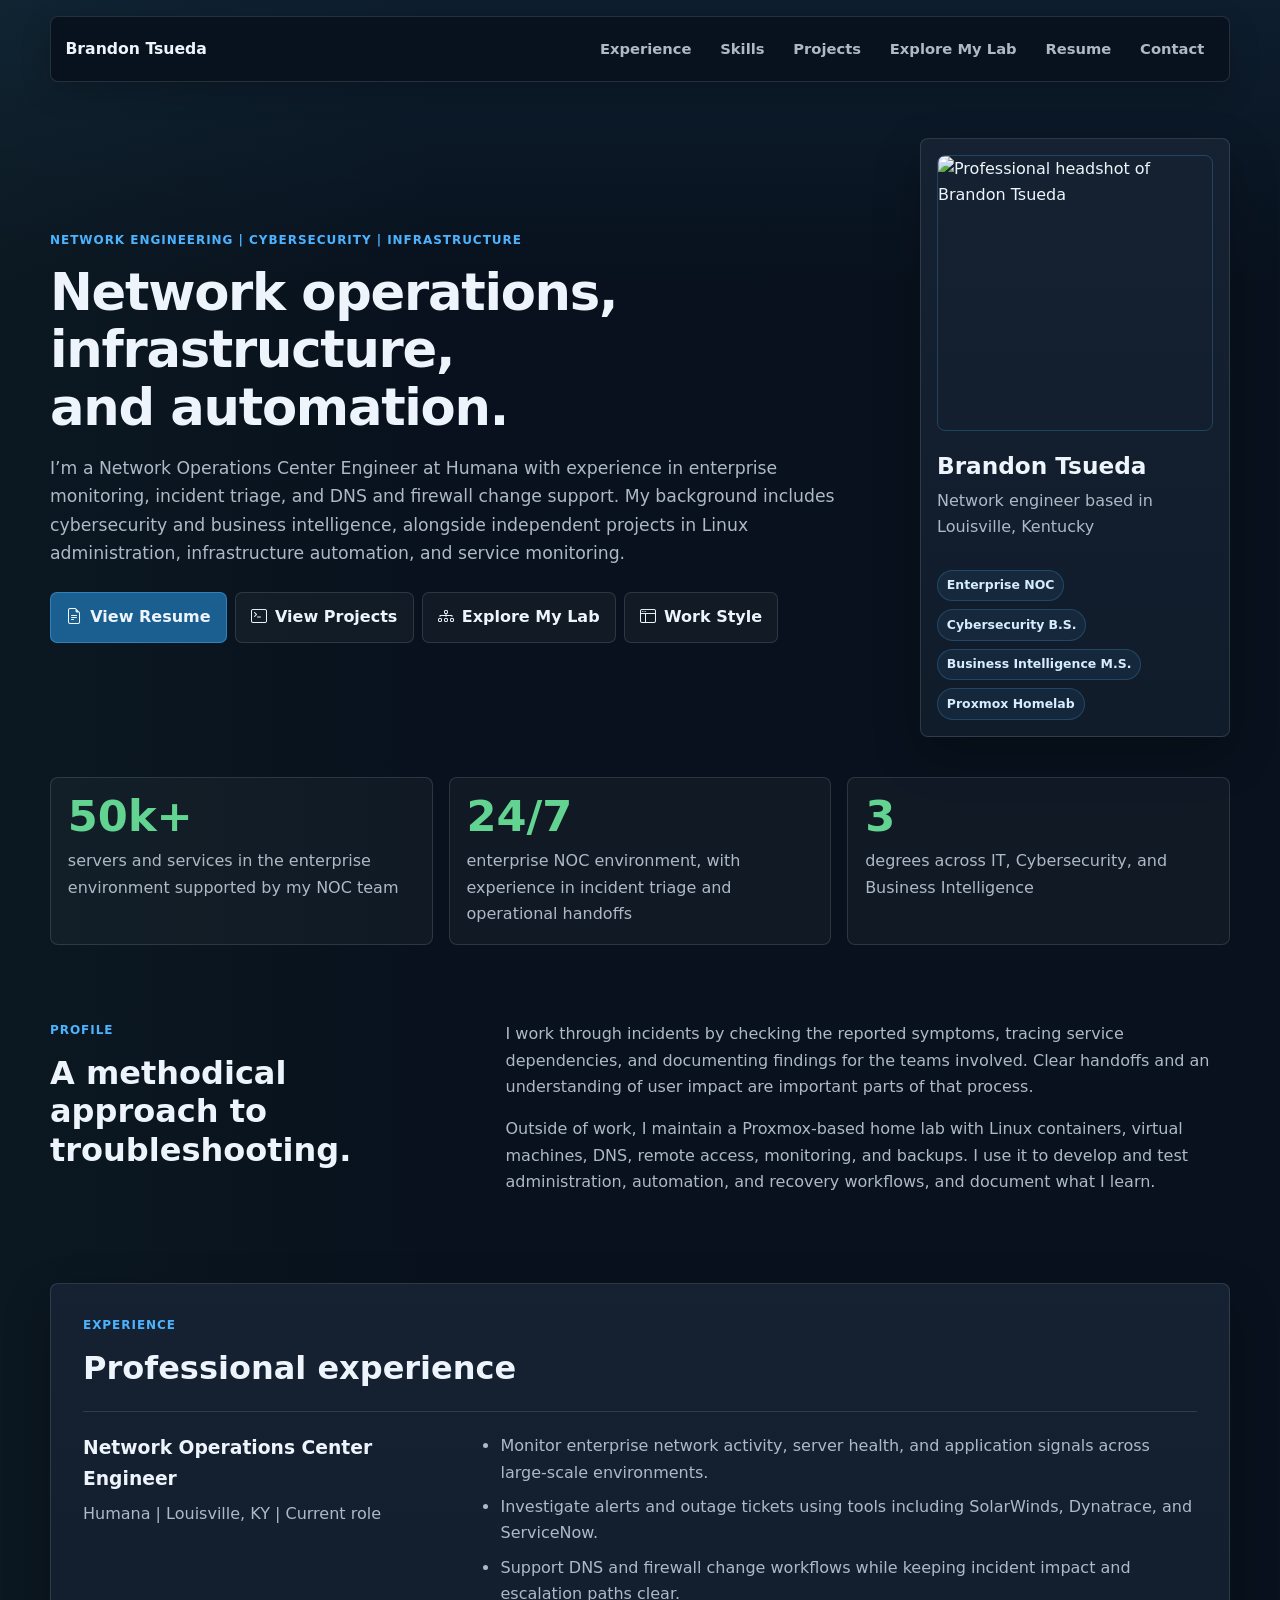
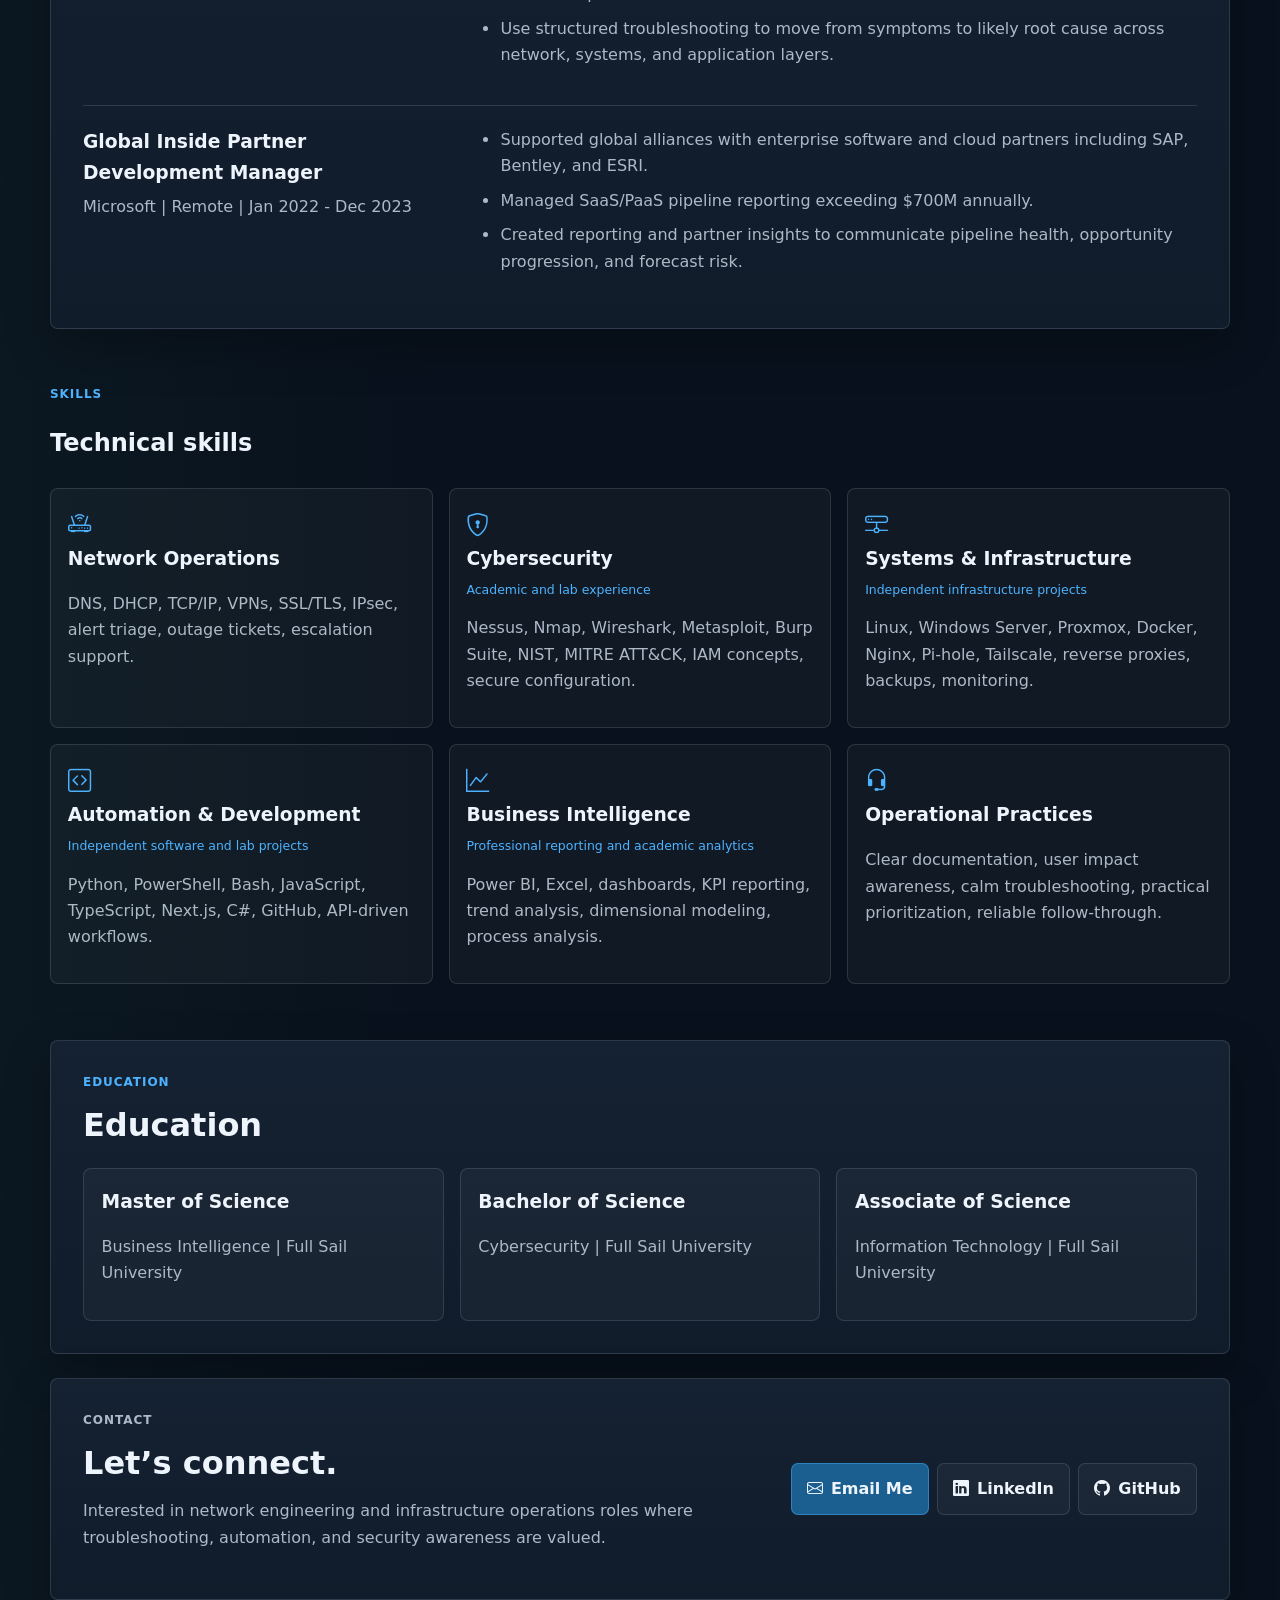
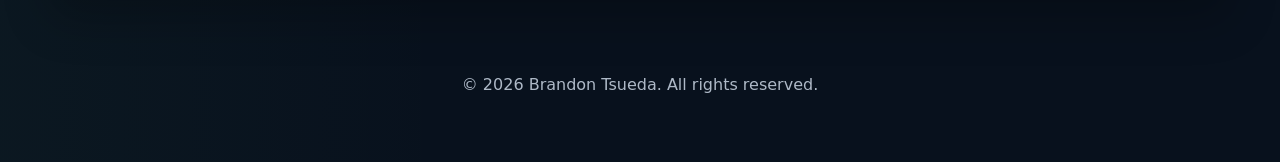
==== commit f5e8b6ee: "Add interactive homelab showcase with isolated live telemetry" ====
--- a/index.html
+++ b/index.html
@@ -25,6 +25,7 @@
       <a href="#experience">Experience</a>
       <a href="#skills">Skills</a>
       <a href="projects.html">Projects</a>
+      <a href="lab/">Explore My Lab</a>
       <a href="Brandon_Tsueda_Resume.pdf" target="_blank" rel="noopener noreferrer">Resume</a>
       <a href="#contact">Contact</a>
     </nav>
@@ -47,6 +48,9 @@
           </a>
           <a class="button secondary" href="projects.html">
             <i class="bi bi-terminal"></i> View Projects
+          </a>
+          <a class="button secondary" href="lab/">
+            <i class="bi bi-diagram-3"></i> Explore My Lab
           </a>
           <button class="modal-button secondary" type="button" data-modal-target="work-style-modal">
             <i class="bi bi-window-sidebar"></i> Work Style
